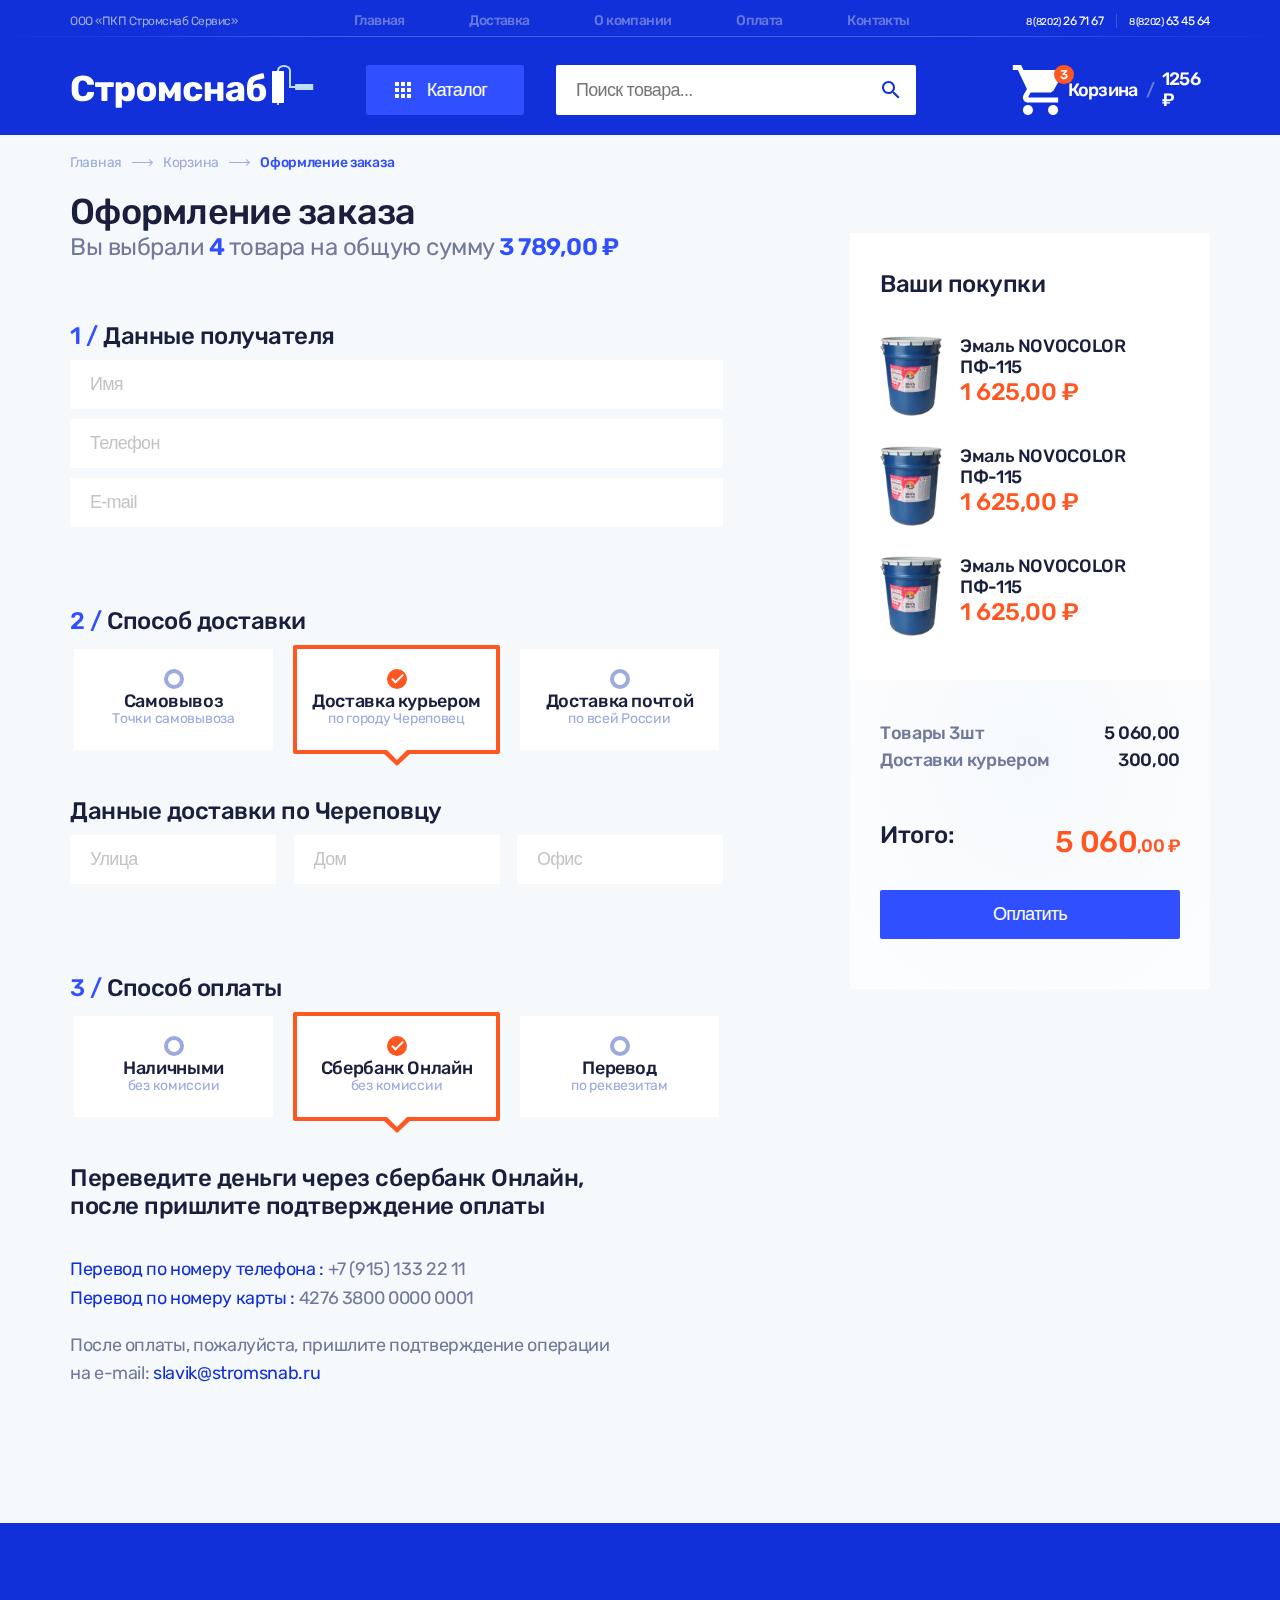
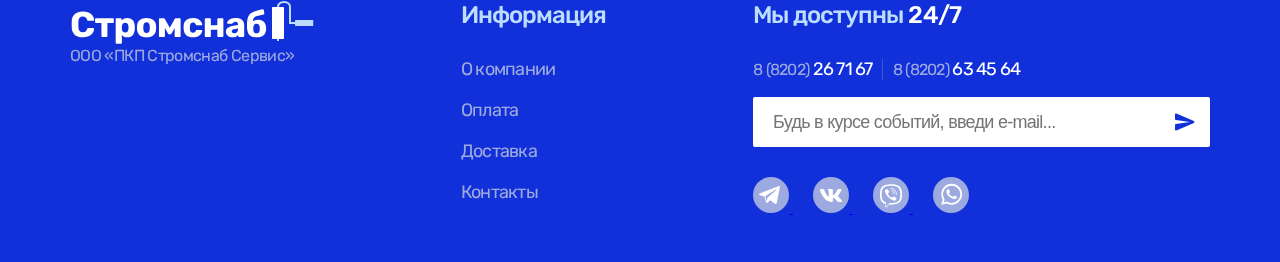
==== checkout.html @ 1f220f6b "add: checkout" ====
<!DOCTYPE html>
<html lang="ru">
<head>
    <meta charset="UTF-8">
    <meta name="viewport" content="width=device-width, initial-scale=1.0">
    <title>Оформление заказа</title>
    <link rel="stylesheet" href="style.css">
    <link href="https://fonts.googleapis.com/css2?family=Rubik:wght@300;400;500;600;700&display=swap" rel="stylesheet">
</head>

<body>
    <div class="wrapper-main">
        <div class="header">
            <div class="header-wrapper">
                <div class="header-top_wrapper">
                    <div class="container">
                        <div class="header-top">
                            <span class="header-top_name">
                                ООО «ПКП Стромснаб Сервис»
                            </span>
                            <div class="header-top_main">
                                <a href="home.html">Главная</a>
                                <a href="#">Доставка</a>
                                <a href="#">О компании</a>
                                <a href="#">Оплата</a>
                                <a href="#">Контакты</a>
                            </div>
                            <div class="header-top_phone">
                                <a href="" class="header-top_phone-number">
                                    <span>8 (8202)</span> 26 71 67
                                </a>
                                <a href="" class="header-top_phone-number">
                                    <span>8 (8202)</span> 63 45 64
                                </a>
                            </div>
                        </div>
                    </div>
                    <div class="header-hr"></div>
                </div>
                <div class="header-body_wrapper">
                    <div class="container">
                        <div class="header-body">
                            <a class="header-body_img"><img src="img/logo-top.svg" alt=""></a>
                            <button type="button" class="header-body_button">
                                <img src="img/catalog.svg" alt="">
                                Каталог
                            </button>
                            <form class="header-info_search">
                                <input type="text" name="q" placeholder="Поиск товара..." class="header-info_search-input">
                                <input type="submit" value="" class="header-info_search-button">
                            </form>
                            <a href="#" class="basket">
                                <div class="basket-img">
                                    <img src="img/basket.svg" alt="">
                                    <span>3</span>
                                </div>
                                <div class="basket-top">
                                    <span class="basket-text">
                                        Корзина
                                    </span>
                                    <span class="basket-line">
                                        /
                                    </span>
                                    <span class="basket-text">
                                        1256 ₽
                                    </span>
                                </div>
                            </a>
                        </div>
                    </div>
                </div>
            </div>
        </div>

        <div class="main">
            <div class="container">
                <div class="nav">
                    <a href="home.html">Главная</a>
                    <img src="img/strelka.svg" alt="">
                    <a href="basket.html">Корзина</a>
                    <img src="img/strelka.svg" alt="">
                    <a href="checkout.html" class="nav-active">Оформление заказа</a>
                </div>
                <div class="checkout-result_wrapper">
                    <span class="catalog-top_title" style="margin-bottom: 11px;">Оформление заказа</span>
                    <form action="#" class="checkout-body_form">
                        <div class="checkout-body">
                            <div class="checkout-body_top">
                                
                                <div>Вы выбрали<span> 4 </span>товара на общую сумму<span> 3 789,00 ₽</span></div>
                            </div>
                            <div class="checkout-data">
                                <div class="checkout-data_title">
                                    <span>1 / </span>Данные получателя
                                </div>
                                <input type="text" name="name" placeholder="Имя" required>
                                <input type="tel" name="phone" placeholder="Телефон" required>
                                <input type="email" name="email" placeholder="E-mail" required>
                            </div>
                            <div class="checkout-delivery">
                                <div class="checkout-data_title">
                                    <span>2 / </span>Способ доставки
                                </div>
                                <div class="checkout-delivery_way">
                                    <label class="delivery-card" style="max-width: 207px;">
                                        <input type="radio" name="delivery">
                                        <span class="delivery-card__info" style="position: relative; background: #fff; padding: 20px 0 24px;">
                                            <span class="delivery-card__info-check"></span>
                                            <span class="delivery-card__info-title">Самовывоз </span>
                                            <span class="checkout-delivery_way-text">Точки самовывоза</span>
                                        </span>
                                    </label>
                                    <label class="delivery-card" style="max-width: 207px;">
                                        <input type="radio" name="delivery" checked>
                                        <span class="delivery-card__info" style="position: relative; background: #fff; padding: 20px 0 24px;">
                                        <span class="delivery-card__info-check"></span>
                                            <span class="delivery-card__info-title">Доставка курьером</span>  
                                            <span class="checkout-delivery_way-text">по городу Череповец</span>
                                        </span>
                                    </label>
                                    <label class="delivery-card" style="max-width: 207px;">
                                        <input type="radio" name="delivery">
                                        <span class="delivery-card__info" style="position: relative; background: #fff; padding: 20px 0 24px;">
                                        <span class="delivery-card__info-check"></span>
                                            <span class="delivery-card__info-title">Доставка почтой</span>  
                                            <span class="checkout-delivery_way-text">по всей России</span>
                                        </span>
                                    </label>
                                </div>
                                <div class="checkout-data_title">
                                    Данные доставки по Череповцу
                                </div>
                                <div class="checkout-data_adress">
                                    <input type="text" name="street" placeholder="Улица" required>
                                    <input type="tel" name="house" placeholder="Дом" required>
                                    <input type="email" name="office" placeholder="Офис" required>
                                </div>
                                
                            </div>
                            <div class="checkout-payment">
                                <div class="checkout-data_title">
                                    <span>3 / </span>Способ оплаты
                                </div>
                                <div class="checkout-delivery_way">
                                    <label class="delivery-card" style="max-width: 207px;">
                                        <input type="radio" name="payment">
                                        <span class="delivery-card__info" style="position: relative; background: #fff; padding: 20px 0 24px;">
                                            <span class="delivery-card__info-check"></span>
                                            <span class="delivery-card__info-title">Наличными</span>
                                            <span class="checkout-delivery_way-text">без комиссии</span>
                                        </span>
                                    </label>
                                    <label class="delivery-card" style="max-width: 207px;">
                                        <input type="radio" name="payment" checked>
                                        <span class="delivery-card__info" style="position: relative; background: #fff; padding: 20px 0 24px;">
                                        <span class="delivery-card__info-check"></span>
                                            <span class="delivery-card__info-title">Сбербанк Онлайн</span>  
                                            <span class="checkout-delivery_way-text">без комиссии</span>
                                        </span>
                                    </label>
                                    <label class="delivery-card" style="max-width: 207px;">
                                        <input type="radio" name="payment">
                                        <span class="delivery-card__info" style="position: relative;    background: #fff; padding: 20px 0 24px;">
                                        <span class="delivery-card__info-check"></span>
                                            <span class="delivery-card__info-title">Перевод</span>  
                                            <span class="checkout-delivery_way-text">по реквезитам</span>
                                        </span>
                                    </label>
                                </div>
                                <div class="checkout-data_title" style="margin-bottom: 35px;">
                                    Переведите деньги через сбербанк Онлайн,<br>
                                    после пришлите подтверждение оплаты
                                </div>
                                <div class="checkout-payment_info">  
                                    <span>Перевод по номеру телефона :<span style="color: #72799C;"> +7 (915) 133 22 11 </span></span>
                                    <span style="margin-bottom: 18px;">Перевод по номеру карты :<span style="color: #72799C;"> 4276 3800 0000 0001</span></span>
                                    <span><span style="color: #72799C;">После оплаты, пожалуйста, пришлите подтверждение операции<br> на e-mail:</span> slavik@stromsnab.ru</span>
                                </div>
                            </div>
                        </div>
                        <div class="result-wrapper">
                            <div class="result-top">
                                <span>Ваши покупки</span>
                                <div class="result-top_cards">
                                    <div class="result-top_card">
                                        <img src="img/basket-product.png" alt="">
                                        <div class="result-top_card-title">
                                            Эмаль NOVOCOLOR ПФ-115
                                            <span>1 625<span></span>,00 ₽</span>
                                        </div>
                                    </div>
                                    <div class="result-top_card">
                                        <img src="img/basket-product.png" alt="">
                                        <div class="result-top_card-title">
                                            Эмаль NOVOCOLOR ПФ-115
                                            <span>1 625<span></span>,00 ₽</span>
                                        </div>
                                    </div>
                                    <div class="result-top_card">
                                        <img src="img/basket-product.png" alt="">
                                        <div class="result-top_card-title">
                                            Эмаль NOVOCOLOR ПФ-115
                                            <span>1 625<span></span>,00 ₽</span>
                                        </div>
                                    </div>
                                </div>
                            </div>
                            <div class="result-body">
                                <div class="result-body_lists">
                                    <div class="result-body_list">
                                        <span>Товары 3шт</span><span style="text-align: right; color: #191F3D;">5 060,00</span>
                                    </div>
                                    <div class="result-body_list">
                                        <span>Доставки курьером</span><span style="text-align: right; color: #191F3D;">300,00</span>
                                    </div>
                                </div>
                                <div class="result-body_total">
                                    <span>Итого:</span>
                                    <span class="result-body_total-price">5 060<span>,00 ₽</span></span>
                                </div>
                                <button type="button" class="basket-info_button">Оплатить</button>
                            </div>
                        </div>
                    </form>
                </div>
                
            </div>
        </div>

        <div class="footer">
            <div class="container">
                <div class="footer-wrapper">
                   <div class="footer-logo">
                        <img src="img/logo-top.svg" alt="">
                        ООО «ПКП Стромснаб Сервис»
                    </div>
                    <div class="footer-info">
                        Информация
                        <a href="#" class="footer-info_categories">О компании</a>
                        <a href="#" class="footer-info_categories">Оплата</a>
                        <a href="#" class="footer-info_categories">Доставка</a>
                        <a href="#" class="footer-info_categories">Контакты</a>
                    </div> 
                    <div class="footer-contacts">
                        <div class="footer-contacts_time">
                            Мы доступны <span> 24/7</span>
                        </div>
                        <div class="footer-contacts_phone">
                            <a href="" class="footer-contacts_phone-number">
                                <span>8 (8202)</span> 26 71 67
                            </a>
                            <a href="" class="footer-contacts_phone-number">
                                <span>8 (8202)</span> 63 45 64
                            </a>
                        </div>
                        <form class="footer-contacts_email">
                            <input type="text" name="q" placeholder="Будь в курсе событий, введи e-mail..." class="footer-contacts_email-input">
                            <input type="submit" value="" class="footer-contacts_email-button">
                        </form>
                        <div class="footer-contacts_social">
                            <a href="#">
                                <svg width="36" height="36" viewBox="0 0 36 36" fill="#9DAADF" xmlns="http://www.w3.org/2000/svg">
                                    <rect width="36" height="36" rx="18"/>
                                    <path fill-rule="evenodd" clip-rule="evenodd" d="M21.9413 26.8522C23.1994 27.3988 23.6712 26.2534 23.6712 26.2534L27 9.64532C26.9738 8.52596 25.4535 9.20278 25.4535 9.20278L6.81746 16.4656C6.81746 16.4656 5.92628 16.778 6.00491 17.3246C6.08355 17.8713 6.79125 18.1316 6.79125 18.1316L11.483 19.6935C11.483 19.6935 12.8984 24.3011 13.1868 25.1861C13.4489 26.0452 13.6848 26.0712 13.6848 26.0712C13.9469 26.1753 14.1828 25.9931 14.1828 25.9931L17.2233 23.2598L21.9413 26.8522ZM22.8142 12.5496C22.8142 12.5496 23.4694 12.1564 23.4432 12.5496C23.4432 12.5496 23.5481 12.602 23.2073 12.9689C22.8928 13.2835 15.4751 19.9411 14.479 20.8323C14.4004 20.8847 14.348 20.9633 14.348 21.0682L14.0597 23.532C14.0072 23.7941 13.6665 23.8203 13.5879 23.5844L12.3559 19.5479C12.3035 19.3907 12.3559 19.2072 12.5132 19.1023L22.8142 12.5496Z" fill="white"/>
                                </svg>
                            </a>
                            <a href="#">
                                <svg width="36" height="36" viewBox="0 0 36 36" fill="#9DAADF" xmlns="http://www.w3.org/2000/svg">
                                    <rect width="36" height="36" rx="18"/>
                                    <path fill-rule="evenodd" clip-rule="evenodd" d="M28.4952 12.8802C28.6482 12.3729 28.4952 12 27.7673 12H25.3605C24.7485 12 24.4666 12.3221 24.3136 12.6774C24.3136 12.6774 23.0895 15.6456 21.3556 17.5738C20.7946 18.1319 20.5397 18.3093 20.2337 18.3093C20.0807 18.3093 19.8593 18.1319 19.8593 17.6246V12.8802C19.8593 12.2713 19.6817 12 19.1716 12H15.3895C15.0071 12 14.7771 12.2826 14.7771 12.5504C14.7771 13.1278 15.6439 13.2608 15.7333 14.8845V18.4111C15.7333 19.1842 15.593 19.3245 15.287 19.3245C14.4711 19.3245 12.4865 16.3427 11.3092 12.931C11.0785 12.2679 10.8471 12 10.232 12H7.82519C7.13753 12 7 12.3221 7 12.6774C7 13.3116 7.81608 16.4576 10.7993 20.6183C12.7884 23.4595 15.5903 25 18.1401 25C19.6701 25 19.8593 24.6579 19.8593 24.0686V21.9211C19.8593 21.2368 20.0042 21.1003 20.4885 21.1003C20.8457 21.1003 21.4575 21.2779 22.8856 22.6479C24.5175 24.2713 24.7863 25 25.7044 25H28.1112C28.7988 25 29.1427 24.6579 28.9443 23.9827C28.7273 23.3098 27.9482 22.3338 26.9143 21.1765C26.3533 20.5167 25.5118 19.8063 25.257 19.4512C24.9 18.9945 25.0019 18.7916 25.257 18.3859C25.257 18.3859 28.1892 14.2759 28.4952 12.8804V12.8802Z" fill="white"/>
                                </svg>
                            </a>
                            <a href="#">
                                <svg width="36" height="36" viewBox="0 0 36 36" fill="#9DAADF" xmlns="http://www.w3.org/2000/svg">
                                    <rect width="36" height="36" rx="18"/>
                                    <path d="M26.517 9.46508C25.9417 8.9362 23.6128 7.24285 18.4214 7.21965C18.4214 7.21965 12.3021 6.8485 9.31902 9.5857C7.65814 11.2466 7.07358 13.6729 7.01327 16.6885C6.95296 19.6994 6.87409 25.3455 12.316 26.8765H12.3207L12.316 29.21C12.316 29.21 12.2835 30.1565 12.9052 30.3467C13.6568 30.5786 14.1022 29.8595 14.8213 29.0848C15.2156 28.658 15.7584 28.0363 16.1713 27.5584C19.892 27.8693 22.7545 27.1548 23.0792 27.0481C23.8308 26.8022 28.0851 26.2594 28.7763 20.6134C29.4908 14.8049 28.4284 11.126 26.517 9.46508ZM27.1479 20.2051C26.5634 24.9187 23.1164 25.2156 22.4808 25.4197C22.2117 25.5079 19.6972 26.1342 16.5332 25.9254C16.5332 25.9254 14.1764 28.7693 13.4434 29.507C13.3274 29.6229 13.1929 29.6693 13.1047 29.6461C12.9794 29.6137 12.9423 29.4652 12.947 29.2472C12.947 28.9317 12.9655 25.364 12.9655 25.364C12.9609 25.364 12.9609 25.364 12.9655 25.364C8.35868 24.0882 8.62776 19.2819 8.67879 16.7674C8.72982 14.2529 9.20303 12.1884 10.6087 10.8012C13.1279 8.51866 18.3286 8.85733 18.3286 8.85733C22.7174 8.87589 24.819 10.1981 25.3061 10.6388C26.9252 12.0306 27.751 15.3477 27.1479 20.2051Z" fill="white"/>
                                    <path d="M20.5601 16.8556C20.407 16.8556 20.2771 16.7349 20.2678 16.5772C20.2168 15.5797 19.7482 15.0926 18.7925 15.0416C18.6301 15.0323 18.5049 14.8931 18.5142 14.7307C18.5234 14.5684 18.6626 14.4431 18.825 14.4524C20.0869 14.522 20.7921 15.2457 20.857 16.5447C20.8663 16.7071 20.741 16.8463 20.5787 16.8509C20.5694 16.8556 20.5647 16.8556 20.5601 16.8556Z" fill="white"/>
                                    <path d="M22.0632 17.3566H22.0586C21.8962 17.3519 21.7663 17.2174 21.7709 17.055C21.7941 16.0529 21.5065 15.241 20.8941 14.573C20.2863 13.9049 19.4466 13.5431 18.3378 13.4642C18.1755 13.4503 18.0548 13.3111 18.0688 13.1487C18.0827 12.9863 18.2218 12.8657 18.3842 12.8796C19.6368 12.9724 20.625 13.4085 21.3302 14.1786C22.04 14.9534 22.3833 15.923 22.3601 17.0689C22.3555 17.2313 22.2209 17.3566 22.0632 17.3566Z" fill="white"/>
                                    <path d="M23.6035 17.9597C23.4411 17.9597 23.3112 17.8298 23.3112 17.6674C23.2973 15.872 22.7823 14.5034 21.7338 13.4781C20.6992 12.4667 19.3863 11.9517 17.8414 11.9378C17.679 11.9378 17.5491 11.8033 17.5491 11.6409C17.5491 11.4785 17.6837 11.3486 17.8414 11.3486C19.544 11.3626 20.9915 11.9332 22.1374 13.0559C23.288 14.1786 23.8772 15.7282 23.8957 17.6581C23.9004 17.8251 23.7705 17.9597 23.6035 17.9597C23.6081 17.9597 23.6081 17.9597 23.6035 17.9597Z" fill="white"/>
                                    <path d="M18.8621 20.488C18.8621 20.488 19.275 20.5251 19.4977 20.2514L19.9291 19.7086C20.1379 19.4395 20.6436 19.2679 21.1353 19.5416C21.4091 19.6947 21.9055 20.0009 22.2117 20.2282C22.5411 20.4694 23.2091 21.0262 23.2138 21.0308C23.5339 21.2999 23.6081 21.6942 23.39 22.1164C23.39 22.1164 23.39 22.121 23.39 22.1257C23.1674 22.52 22.8658 22.8912 22.49 23.2345C22.4854 23.2345 22.4854 23.2391 22.4807 23.2391C22.1699 23.4989 21.8637 23.6474 21.5668 23.6799C21.5297 23.6891 21.4879 23.6891 21.4323 23.6891C21.3024 23.6891 21.1725 23.6706 21.0426 23.6288L21.0333 23.6149C20.5693 23.485 19.7992 23.1602 18.5188 22.4504C17.6837 21.9911 16.9924 21.5226 16.4032 21.054C16.0924 20.8081 15.7769 20.5344 15.4522 20.2096C15.4429 20.2004 15.429 20.1864 15.4197 20.1772C15.4104 20.1679 15.3965 20.154 15.3872 20.1447C15.3779 20.1354 15.364 20.1215 15.3547 20.1122C15.3455 20.1029 15.3315 20.089 15.3223 20.0797C15.0022 19.755 14.7238 19.4395 14.4779 19.1287C14.0093 18.5441 13.5408 17.8482 13.0815 17.0131C12.3717 15.7281 12.0469 14.9579 11.917 14.4986L11.9031 14.4894C11.8613 14.3595 11.8428 14.2296 11.8428 14.0997C11.8428 14.044 11.8428 14.0022 11.8521 13.9651C11.8892 13.6636 12.0376 13.362 12.2928 13.0512C12.2928 13.0465 12.2974 13.0465 12.2974 13.0419C12.6407 12.6615 13.0119 12.3645 13.4062 12.1419C13.4062 12.1419 13.4109 12.1419 13.4155 12.1419C13.833 11.9238 14.2274 11.998 14.5011 12.3182C14.5011 12.3182 15.0625 12.9909 15.3037 13.3202C15.531 13.6311 15.8372 14.1228 15.9903 14.3966C16.264 14.8883 16.0924 15.394 15.8233 15.6028L15.2805 16.0343C15.0068 16.2569 15.0439 16.6698 15.0439 16.6698C15.0439 16.6698 15.8465 19.7225 18.8621 20.488Z" fill="white"/>
                                </svg>
                            </a>
                            <a href="#">
                                <svg width="36" height="36" viewBox="0 0 36 36" fill="#9DAADF" xmlns="http://www.w3.org/2000/svg">
                                    <rect width="36" height="36" rx="18"/>
                                    <path d="M26.063 9.90862C24.1333 7.92213 21.4657 6.84375 18.7414 6.84375C12.9522 6.84375 8.29815 11.5546 8.35491 17.287C8.35491 19.1032 8.86572 20.8627 9.71707 22.4519L8.24139 27.8438L13.7468 26.4248C15.2792 27.2762 16.9819 27.6735 18.6846 27.6735C24.4171 27.6735 29.0711 22.9627 29.0711 17.2302C29.0711 14.4492 27.9927 11.8383 26.063 9.90862ZM18.7414 25.914C17.209 25.914 15.6765 25.5167 14.3711 24.7221L14.0306 24.5519L10.7387 25.4032L11.59 22.1681L11.363 21.8275C8.86572 17.7978 10.0576 12.4627 14.1441 9.96537C18.2306 7.46807 23.509 8.65997 26.0063 12.7465C28.5036 16.8329 27.3117 22.1113 23.2252 24.6086C21.9198 25.46 20.3306 25.914 18.7414 25.914ZM23.736 19.614L23.1117 19.3302C23.1117 19.3302 22.2036 18.9329 21.636 18.6492C21.5792 18.6492 21.5225 18.5924 21.4657 18.5924C21.2954 18.5924 21.1819 18.6492 21.0684 18.7059C21.0684 18.7059 21.0117 18.7627 20.2171 19.6708C20.1603 19.7843 20.0468 19.841 19.9333 19.841H19.8765C19.8198 19.841 19.7063 19.7843 19.6495 19.7275L19.3657 19.614C18.7414 19.3302 18.1738 18.9897 17.7198 18.5356C17.6063 18.4221 17.436 18.3086 17.3225 18.1951C16.9252 17.7978 16.5279 17.3438 16.2441 16.8329L16.1873 16.7194C16.1306 16.6627 16.1306 16.6059 16.0738 16.4924C16.0738 16.3789 16.0738 16.2654 16.1306 16.2086C16.1306 16.2086 16.3576 15.9248 16.5279 15.7546C16.6414 15.641 16.6982 15.4708 16.8117 15.3573C16.9252 15.187 16.9819 14.96 16.9252 14.7897C16.8684 14.5059 16.1873 12.9735 16.0171 12.6329C15.9036 12.4627 15.79 12.4059 15.6198 12.3492H15.4495C15.336 12.3492 15.1657 12.3492 14.9954 12.3492C14.8819 12.3492 14.7684 12.4059 14.6549 12.4059L14.5982 12.4627C14.4846 12.5194 14.3711 12.6329 14.2576 12.6897C14.1441 12.8032 14.0873 12.9167 13.9738 13.0302C13.5765 13.541 13.3495 14.1654 13.3495 14.7897C13.3495 15.2438 13.463 15.6978 13.6333 16.0951L13.69 16.2654C14.2009 17.3438 14.8819 18.3086 15.79 19.16L16.0171 19.387C16.1873 19.5573 16.3576 19.6708 16.4711 19.841C17.663 20.8627 19.0252 21.6005 20.5576 21.9978C20.7279 22.0546 20.9549 22.0546 21.1252 22.1113C21.2954 22.1113 21.5225 22.1113 21.6927 22.1113C21.9765 22.1113 22.3171 21.9978 22.5441 21.8843C22.7144 21.7708 22.8279 21.7708 22.9414 21.6573L23.0549 21.5437C23.1684 21.4302 23.2819 21.3735 23.3954 21.26C23.509 21.1465 23.6225 21.0329 23.6792 20.9194C23.7927 20.6924 23.8495 20.4086 23.9063 20.1248C23.9063 20.0113 23.9063 19.841 23.9063 19.7275C23.9063 19.7275 23.8495 19.6708 23.736 19.614Z" fill="white"/>
                                </svg>
                            </a>
                        </div>
                    </div>
                </div>
            </div>
        </div>
    </div>

</body>
</html>
---- style.css ----
html, * {
    box-sizing: border-box;
    margin: 0;
    padding: 0;
    border: 0;
    outline: none !important;
    backface-visibility: hidden;
}

body {
    font-family: 'Rubik', sans-serif;
    background: #F6F9FC;
}

.wrapper-main {
    position: relative;
    display: flex;
    -webkit-box-orient: vertical;
    -webkit-box-direction: normal;
    flex-direction: column;
}

.container {
    max-width: 1170px;
    width: 100%;
    margin: 0 auto;
    padding: 0 15px;
}

.header {
    background: #1230DA;
    position: relative;
}

.header-wrapper {
    display: flex;
    flex-direction: column;
}

.header-top {
    display: flex;
    justify-content: space-between;
    margin: 12px 0 7px;
    align-items: center;
}

.header-top_name {
    font-style: normal;
    font-weight: normal;
    font-size: 12px;
    line-height: 14px;
    letter-spacing: -0.04em;
    color: #9DAADF;
}

.header-top_main {
    display: flex;
    width: 556px;
    justify-content: space-between;
}


.header-top_main a {
    font-style: normal;
    font-weight: 500;
    font-size: 14px;
    line-height: 17px;
    letter-spacing: -0.04em;
    color: #6579DD;
    text-decoration: none;
}

.header-top_main a.active {
    color: #FFFFFF;
}

.header-top_main a:hover {
    color: #FFFFFF;
}

.header-top_phone {
    display: flex;
}

.header-top_phone-number:first-child {
    padding-right: 12px;
    border-right: 1px solid #395BC4;
}

.header-top_phone-number:last-child {
    padding-left: 12px;
}

.header-top_phone-number {
    font-style: normal;
    font-weight: normal;
    font-size: 12px;
    line-height: 14px;
    letter-spacing: -0.04em;
    color: #FFFFFF;
    text-decoration: none;
}

.header-top_phone-number > span {
    font-style: normal;
    font-weight: normal;
    font-size: 10px;
    line-height: 12px;
    letter-spacing: -0.04em;
    color: #FFFFFF;
    text-decoration: none;
}

.header-hr {
    background: linear-gradient(90deg, rgba(188, 221, 255, 0) 0%, #BCDDFF 28.92%, #BCDDFF 71.1%, rgba(188, 221, 255, 0) 100%);
    opacity: 0.3;
    height: 1px;
}

.header-body {
    display: flex;
    margin: 28px 0 20px;
    justify-content: space-between;
}

.header.header-home::after {
    background: #1230DA;
    height: 85px;
    content: "";
    display: block;
    position: absolute;
    width: 100%;
}

.header-body_img {
    margin-right: 49.78px;
}

.header-body_button {
    padding: 14px 37px 14px 29px;
    font-style: normal;
    font-weight: 500;
    font-size: 18px;
    line-height: 21px;
    letter-spacing: -0.04em;
    color: #FFFFFF;
    display: flex;
    align-items: center;
    background: #304FFE;
    border-radius: 2px;
    margin-right: 30px;
}

.header-body_button:hover {
    cursor: pointer;
}

.header-body_button img {
    margin-right: 16px;
}

.header-info_search {
    height: 50px;
    display: flex;
    position: relative;
    margin-right: 94px;
    overflow: hidden;
    border-radius: 2px;
}

.header-info_search-input {
    font-style: normal;
    font-weight: 500;
    font-size: 18px;
    line-height: 21px;
    letter-spacing: -0.04em;
    color: #C4C4C4;
    padding: 14px 50px 14px 20px;
    width: 360px;
}

.header-info_search-button {
    border: none;
    background: url(img/search.svg) no-repeat;
    background-position: center;
    width: 50px;
    height: 50px;
    position: absolute;
    right: 0;
}

.basket {
    text-decoration: none;
    display: flex;
    min-width: 198px;
    justify-content: space-between;
}

.basket-img {
    display: flex;
    position: relative;
    margin-right: 4px;
}

.basket-img span {
    position: absolute;
    right: -10px;
    font-style: normal;
    font-weight: 500;
    font-size: 13px;
    line-height: 15px;
    letter-spacing: -0.04em;
    color: #FFFFFF;
    background: #FF5722;
    border-radius: 50px;
    padding: 2px 6px 2px;
    display: flex;
    align-items: center;
    justify-content: center;
}

.basket-top {
    display: flex;
    align-items: center;
}

.basket-text {
    font-style: normal;
    font-weight: 500;
    font-size: 18px;
    line-height: 21px;
    letter-spacing: -0.04em;
    color: #FFFFFF;
    display: flex;
}

.basket-line {
    font-style: normal;
    font-weight: 500;
    font-size: 18px;
    line-height: 21px;
    letter-spacing: -0.04em;
    color: #6579DD;
    margin: 0 8px;
}

.slider {
    position: relative;
    margin-bottom: 106px;
}

.button-scroll {
    display: block;
    padding: 10px;
    background: #F6F9FC;
    position: absolute;
    left: 98px;
    bottom: -40px;
    z-index: 1;
    border-radius: 50%;
}

.catalog-wrapper {
    margin-bottom: 50px;
}

.catalog-top {
    display: flex;
    justify-content: space-between;
    margin-bottom: 30px;
}

.catalog-h1 {
    font-style: normal;
    font-weight: 500;
    font-size: 30px;
    line-height: 36px;
    letter-spacing: -0.02em;
    color: #191F3D;
}

.catalog-top_actions a {
    font-style: normal;
    font-weight: 500;
    font-size: 14px;
    line-height: 17px;
    letter-spacing: -0.02em;
    color: #9DAADF;
    text-decoration: none;
    display: flex;
    align-items: center;
    padding: 12px 18px;
    border: 1px solid #9DAADF;
    border-radius: 2px;
}

.catalog-top_actions a .arrow-right {
    margin-left: 6px;
}

.catalog-cards {
    display: flex;
    flex-wrap: wrap;
    margin: -15px;
    justify-content: center;
}

.catalog-cards_item {
    display: flex;
    flex-direction: column;
    width: 22.4%;
    margin: 15px;
    background: radial-gradient(92.4% 52.48% at 50% 47.52%, #F6F9FC 0%, rgba(255, 255, 255, 0) 100%), #FFFFFF;
    border-radius: 2px;
}

.catalog-cards_item:hover {
    filter: drop-shadow(0px 10px 30px rgba(0, 0, 0, 0.1));
}

.catalog-cards_item-img {    
    width: 100%;
    height: 100%;
    display: flex;
    justify-content: center;
    align-items: center;
    padding: 29px 0;
    background: #FFFFFF;
    margin-bottom: 20px;
}

.catalog-cards_item-img img {
    max-width: 145px;
    max-height: 156px;
    object-fit: contain;
}

.catalog-cards_item-top {
    font-style: normal;
    font-weight: 500;
    font-size: 18px;
    line-height: 21px;
    letter-spacing: -0.02em;
    color: #FF5722;
    margin-bottom: 30px;
}

.catalog-cards_item-price {
    font-size: 30px;
    line-height: 36px;
}

.catalog-cards_item-weight {
    font-style: normal;
    font-weight: 500;
    font-size: 18px;
    line-height: 21px;
    letter-spacing: -0.02em;
    color: #9DAADF;
}

.catalog-cards_item-title {
    font-style: normal;
    font-weight: 500;
    font-size: 18px;
    line-height: 21px;
    letter-spacing: -0.02em;
    color: #191F3D;
    text-decoration: none;
    margin-bottom: 50px;
    display: block;
}

.catalog-cards_item-buy {
    padding: 14px 0;
    font-style: normal;
    font-weight: 500;
    font-size: 18px;
    line-height: 21px;
    letter-spacing: -0.04em;
    color: #FFFFFF;
    background: #304FFE;
    border-radius: 2px;
    margin-bottom: 34px;
    width: 100%;
    text-align: center;
}

.catalog-cards_item-buy:hover {
    background: #FF5722;
    cursor: pointer;
}

.catalog-cards_item-contant {
    padding: 0 21px;
}

.catalog-show_more {
    font-style: normal;
    font-weight: 500;
    font-size: 24px;
    line-height: 28px;
    letter-spacing: -0.02em;
    color: #FF5722;
    background: none;
    display: flex;
    margin: 0 auto;
    align-items: center;
    margin-bottom: 21px;
    cursor: pointer;
}

.catalog-show_more svg {
    margin: 0 10px;
}

.advantages-wrapper {
    background: #FFFFFF;
}

.advantages {
    padding: 100px 0 80px; 
}

.advantages > span {
    font-style: normal;
    font-weight: 500;
    font-size: 30px;
    line-height: 36px;
    letter-spacing: -0.02em;
    color: #191F3D;
    margin-bottom: 60px;
    display: block;
}

.advantages-cards {
    display: flex;
    flex-wrap: wrap;
    justify-content: space-between;
}

.advantages-cards_item {
    display: flex;
    flex-direction: column;
    width: 13%;
    font-style: normal;
    font-weight: normal;
    font-size: 14px;
    line-height: 20px;
    letter-spacing: -0.02em;
    color: #191F3D;
}

.advantages-cards_item div {
    padding: 23px 13px;
    background: #F6F9FC;
    border-radius: 82px;
    width: 100px;
    height: 100px;
    margin-bottom: 30px;
}

.advantages-cards_item-title {
    font-style: normal;
    font-weight: 500;
    font-size: 24px;
    line-height: 28px;
    letter-spacing: -0.02em;
    color: #304FFE;
    margin-bottom: 14px;
}

.footer {
    background: #1230DA;
}

.footer-wrapper {
    padding: 78px 0 45px;
    display: flex;
    justify-content: space-between;

}

.footer-logo {
    display: flex;
    flex-direction: column;
    font-style: normal;
    font-weight: normal;
    font-size: 16px;
    line-height: 19px;
    letter-spacing: -0.04em;
    color: #9DAADF;
}

.footer-info {
    display: flex;
    flex-direction: column;
    font-style: normal;
    font-weight: 500;
    font-size: 24px;
    line-height: 28px;
    letter-spacing: -0.04em;
    color: #BCDDFF;
}

.footer-info a {
    font-style: normal;
    font-weight: normal;
    font-size: 18px;
    line-height: 21px;
    letter-spacing: -0.04em;
    color: #9DAADF;
    text-decoration: none;
    margin-top: 20px;
}

.footer-info a:first-child {
    margin-top: 30px;
}

.footer-info a:hover {
    font-weight: 500;
    color: #FFFFFF;
}

.footer-contacts_time {
    font-style: normal;
    font-weight: 500;
    font-size: 24px;
    line-height: 28px;
    letter-spacing: -0.04em;
    color: #BCDDFF;
    margin-bottom: 30px;
}

.footer-contacts_time > span {
    color: #FFFFFF  ;
}

.footer-contacts_phone {
    display: flex;
    margin-bottom: 17px;
}

.footer-contacts_phone-number {
    font-style: normal;
    font-weight: normal;
    font-size: 18px;
    line-height: 21px;
    letter-spacing: -0.04em;
    color: #FFFFFF;
    text-decoration: none;
}

.footer-contacts_phone-number:first-child {
    border-right: 1px solid #395BC4;
    padding-right: 9px;
}

.footer-contacts_phone-number:last-child {
    padding-left: 10px;
}

.footer-contacts_phone-number > span {
    font-size: 16px;
    line-height: 19px;
    color: #9DAADF;
}

.footer-contacts_email {
    height: 50px;
    display: flex;
    position: relative;
    overflow: hidden;
    border-radius: 2px;
    margin-bottom: 30px;
}

.footer-contacts_email-input {
    font-style: normal;
    font-weight: 500;
    font-size: 18px;
    line-height: 21px;
    letter-spacing: -0.04em;
    color: #C4C4C4;
    padding: 14px 50px 14px 20px;
    width: 457px;
}

.footer-contacts_email-button {
    border: none;
    background: url(img/send.svg) no-repeat;
    background-position: center;
    width: 50px;
    height: 50px;
    position: absolute;
    right: 0;
}

.footer-contacts_social a  {
    margin-right: 20px;
    width: 36px;
    height: 36px;
}

.footer-contacts_social a svg:hover {
    fill: #FF5722;
}

.nav {
    padding: 19px 0;
    display: flex;
    align-items: center;
}

.nav a{
    font-style: normal;
    font-weight: normal;
    font-size: 14px;
    line-height: 17px;
    letter-spacing: -0.02em;
    color: #9DAADF;
    text-decoration: none;
    margin-left: 10px;
    margin-right: 10px;
}

.nav a:first-child {
    margin-left: 0;
}

.nav a:last-child {
    margin-right: 0;
}

a.nav-active {
    font-style: normal;
    font-weight: 500;
    font-size: 14px;
    line-height: 17px;
    letter-spacing: -0.02em;
    color: #304FFE;
}

.product-wrapper {
    background: #FFFFFF;
}

.product {
    padding: 60px 0 120px;
    display: flex;
    justify-content: space-between;
}

.product-img{
    margin-right: 15px;
}

.product-img img {
    height: 430px;
}

.product-img_title {
    font-style: normal;
    font-weight: 500;
    font-size: 36px;
    line-height: 43px;
    letter-spacing: -0.02em;
    color: #191F3D;
    display: flex;
    flex-direction: column;
    margin-bottom: 81px;
}

.product-img_title span {
    font-weight: normal;
    font-size: 24px;
    line-height: 28px;
    letter-spacing: -0.02em;
    color: #9DAADF;
}

.product-description {
    display: flex;
    flex-direction: column;
    margin-left: 15px;
}

.product-description_top {
    display: flex;
    margin-bottom: 60px;
    justify-content: space-between;
}

.product-description_top-price_big {
    font-size: 48px;
    line-height: 57px;
}

.product-description_top-price{
    font-style: normal;
    font-weight: 500;
    font-size: 30px;
    line-height: 36px;    
    letter-spacing: -0.02em;
    color: #FF5722;
    margin-right: 70px;
}

.product-description_top-price_weight {
    color: #9DAADF;
}

.product-description_weight {
    margin-bottom: 40px;
}

.product-description_weight-form {
    display: flex;
    flex-wrap: wrap;
    margin: -10px;
}

.product-description_weight-form_radio > input {
    display: none;
}

.product-description_weight-form_radio > input:checked ~ span {
    background: #9DAADF;
    color: #FFFFFF;
}

.product-description_weight-form_radio {
    margin: 10px;
    line-height: 0;
}


.product-description_weight > span {
    font-style: normal;
    font-weight: 500;
    font-size: 24px;
    line-height: 28px;
    letter-spacing: -0.02em;
    color: #191F3D;
    margin-bottom: 15px;
    display: block;
}

.product-description_weight-form_radio > span {
    font-style: normal;
    font-weight: normal;
    font-size: 24px;
    line-height: 28px;
    letter-spacing: -0.02em;
    color: #9DAADF;
    padding: 6px 22px;
    border-radius: 2px;
    border: 1px solid #9DAADF;
    display: block;
}

.product-description_weight-form_radio > span:hover {
    color: #FFFFFF;
    background: #FF5722;
    border: 1px solid #FF5722;
    cursor: pointer;
}

.product-description_wrapper {
    margin-bottom: 20px;
    display: flex;
    justify-content: space-between;
}

.product-description_color > span {
    font-style: normal;
    font-weight: 500;
    font-size: 24px;
    line-height: 28px;
    letter-spacing: -0.02em;
    color: #191F3D;
    margin-bottom: 20px;
    display: block;
}

.product-description_color {
    margin-bottom: 40px;
}

.product-description_color-form {
    display: flex;
    flex-wrap: wrap;
    max-width: 300px;
    margin: -10px;
}

.product-description_color-form_radio {
    margin: 10px;
    display: inline-block;
    line-height: 0;
}


.product-description_color-form_radio > input {
    display: none;
}

.product-description_color-form_radio > span {
    width: 40px;
    height: 40px;
    display: inline-block;
    border-radius: 2px;
    border: 1px solid transparent;  
}

.product-description_color-form_radio > span:hover {
    border: 4px solid #FF5722 !important;
    box-shadow: 0px 4px 10px rgba(0, 0, 0, 0.3);
    cursor: pointer;
}

.product-description_color-form_radio > input:checked ~ span {
    background-image: url(img/check-mark.svg) !important;
    background-repeat: no-repeat !important;
    z-index: 1;
    background-position: center !important;
}

.product-description_info {
    margin-bottom: 45px;
}

.product-description_info > span {
    font-style: normal;
    font-weight: 500;
    font-size: 24px;
    line-height: 28px;
    letter-spacing: -0.02em;
    color: #191F3D;
    margin-bottom: 20px;
    display: block;
}

.product-description_info-text {
    font-style: normal;
    font-weight: normal;
    font-size: 18px;
    line-height: 26px;
    letter-spacing: -0.02em;
    color: #72799C;
    margin-bottom: 10px;
    height: 160px;
    overflow: hidden;
}

.product-description_info-button {
    font-style: normal;
    font-weight: 500;
    font-size: 18px;
    line-height: 21px;
    letter-spacing: -0.02em;
    color: #304FFE;
    background: none;
    display: flex;
    align-items: center;
}

.product-description_info-button:hover {
    cursor: pointer;
}

.product-description_info-button svg {
    margin-left: 10px;
}

.product-description_info-text.active {
    height: inherit;
}

.product-description_quantity > span {
    font-style: normal;
    font-weight: 500;
    font-size: 24px;
    line-height: 28px;
    letter-spacing: -0.02em;
    color: #191F3D;
    margin-bottom: 20px;
    display: block;
}

.product-description_quantity-form {
    display: flex;
}

.product-description_quantity-form > button {
    height: 40px;
    width: 40px;
    border: 1px solid #9DAADF;
    border-radius: 2px 0 0 2px;
    background: none;
    display: flex;
    align-items: center;
    justify-content: center;
}

.product-description_quantity-form > input {
    font-style: normal;
    font-weight: normal;
    font-size: 24px;
    line-height: 28px;
    letter-spacing: -0.02em;
    color: #9DAADF;
    max-width: 115px;
    text-align: center;
    border-top: 1px solid #9DAADF;
    border-bottom: 1px solid #9DAADF;
}

.product-description_quantity-form > button:last-child {
    border-radius: 0 2px 2px 0;
}

.product-description_quantity-form > button:hover {
    background: #FF5722;
    border: 1px solid #FF5722;
    cursor: pointer;
}

.product-description_quantity-form > button:hover svg {
    fill: #FFFFFF;
}

.product-description_button {
    font-style: normal;
    font-weight: 500;
    font-size: 24px;
    line-height: 28px;
    text-align: center;
    letter-spacing: -0.04em;
    color: #FFFFFF;
    background: #304FFE;
    border-radius: 2px;
    padding: 20px 0;
}

.product-description_button:hover {
    cursor: pointer;
    background: #FF5722;
}

.catalog-wrapper_popular {
    margin: 133px 0 109px;
}

.catalog-top {
    margin-bottom: 31px;
}

.catalog-top_title {
    font-style: normal;
    font-weight: 500;
    font-size: 36px;
    line-height: 43px;
    letter-spacing: -0.02em;
    color: #191F3D;
}

.catalog-top_title-big {
    color: #FF5722;
}

.catalog-top_title-small {
    font-size: 30px;
    line-height: 36px;
    color: #9DAADF;
}

.catalog-top_filter > button {
    padding: 12px 18px;
    background: none;
    border: 1px solid #9DAADF;
    border-radius: 2px;
    font-style: normal;
    font-weight: 500;
    font-size: 14px;
    line-height: 17px;
    letter-spacing: -0.02em;
    color: #9DAADF;
    margin-right: 28px;
    cursor: pointer;
}

.catalog-top_filter > button:last-child {
    margin-right: 0;
}

.catalog-cards-wrapper {
    display: flex;
    flex-wrap: wrap;
    margin: -15px;
    justify-content: center;
    margin-bottom: 50px;
}

.catalog-show_more-wrapper {
    font-style: normal;
    font-weight: 500;
    font-size: 24px;
    line-height: 28px;
    letter-spacing: -0.02em;
    color: #FF5722;
    background: none;
    display: flex;
    margin: 0 auto;
    align-items: center;
    margin-bottom: 81px;
    cursor: pointer;
}

.catalog-show_more-wrapper svg {
    margin: 0 10px;
}

.basket-wrapper {
    display: flex;
    justify-content: space-between;
    margin-bottom: 91px;
    align-items: flex-start;
}

.basket-catalog_card {
    display: flex;
    background: radial-gradient(60.67% 1920.2% at 4.01% -5.75%, #F6F9FC 0%, rgba(255, 255, 255, 0) 100%), #FFFFFF;
    border-radius: 2px;
    max-width: 734px;
    margin-bottom: 30px;
}

.basket-catalog_card:last-child {
    margin-bottom: 0;
}

.basket-catalog_card > img {
    width: 160px;
    height: 160px;
    padding: 25px 37px;
    background: #FFFFFF;
    margin-right: 35px;
}

.basket-catalog_card-info {
    display: flex;
    flex-direction: column;
    font-style: normal;
    font-weight: normal;
    font-size: 14px;
    line-height: 17px;
    letter-spacing: -0.02em;
    color: #9DAADF;
    margin-right: 112px;
}

.basket-catalog_card-info_parameters {
    display: flex;
    margin-top: 30px;
}

.basket-catalog_card-info_parameters-weight {
    padding: 4px 14px;
    background: #9DAADF;
    border-radius: 2px;
    font-style: normal;
    font-weight: normal;
    font-size: 18px;
    line-height: 21px;
    letter-spacing: -0.02em;
    color: #FFFFFF;
    max-height: 30px;
    margin-right: 10px;
}

.basket-catalog_card-info_parameters-color {
    background: #C8CCDE;
    border: 1px solid #C8CCDE;
    border-radius: 2px;
    width: 30px;
    height: 30px;
    margin-right: 10px;
}

.basket-catalog_card-info_title {
    font-style: normal;
    font-weight: 500;
    font-size: 18px;
    line-height: 21px;
    letter-spacing: -0.02em;
    color: #191F3D;
    margin-top: 40px;
}

.basket-catalog_card-info_parameters-form {
    display: flex;
}

.basket-catalog_card-info_parameters-form > button {
    height: 30px;
    width: 30px;
    border: 1px solid #9DAADF;
    border-radius: 2px 0 0 2px;
    background: none;
    display: flex;
    align-items: center;
    justify-content: center;
}

.basket-catalog_card-info_parameters-form > input {
    font-style: normal;
    font-weight: normal;
    font-size: 18px;
    line-height: 21px;
    letter-spacing: -0.02em;
    color: #9DAADF;
    max-width: 37px;
    text-align: center;
    border-top: 1px solid #9DAADF;
    border-bottom: 1px solid #9DAADF;
    background: none;
}

.basket-catalog_card-info_parameters-form > button:last-child {
    border-radius: 0 2px 2px 0;
}

.basket-catalog_card-info_parameters-form > button:hover {
    background: #FF5722;
    border: 1px solid #FF5722;
    cursor: pointer;
}

.basket-catalog_card-info_parameters-form > button:hover svg {
    fill: #FFFFFF;
}

.basket-catalog_card-price {
    display: flex;
    flex-direction: column;
}

.basket-catalog_card-delete {
    width: 20px;
    height: 20px;    
    background: none;
    border-radius: 50%;
}

.basket-catalog_card-delete:hover {
    cursor: pointer;
}

.basket-catalog_card-price_top {
    font-style: normal;
    font-weight: 500;
    font-size: 30px;
    line-height: 36px;
    letter-spacing: -0.02em;
    color: #FF5722;
    margin-top: 34px;
    margin-bottom: 37px;
}

.basket-catalog_card-price_top > span {
    font-size: 18px;
    line-height: 21px;
}

.basket-catalog_card-delete {
    margin: 10px 10px 0 0;
}

.basket-info {
    width: 360px;
    padding: 40px 29px 50px 29px;
    background: #FFFFFF;
    border-radius: 2px;
    font-style: normal;
    font-weight: 500;
    font-size: 24px;
    line-height: 23px;
    letter-spacing: -0.02em;
    color: #191F3D;
}

.basket-info_title {
    margin-bottom: 30px;
}

.basket-info_title > span {
    color: #304FFE;
}

.basket-info_delivery {
    display: flex;
    justify-content: space-between;
    margin-bottom: 30px;
}

.delivery-card__info { 
    display: flex;
    flex-direction: column;
    background-color: #F6F9FC;
    border-radius: 2px;
    padding: 13px 0 13px;
    text-align: center;
    border: 4px solid #f6f9fc;
    align-items: center;
}

.delivery-card__info .delivery-card__info-check {
    width: 20px;
    height: 20px;
    background-image: url('img/basket-no-checked.svg');
    background-repeat: no-repeat;
    margin-bottom: 2px;
}

.delivery-card__info-title {
    font-style: normal;
    font-weight: 500;
    font-size: 18px;
    line-height: 21px;
    letter-spacing: -0.02em;
    color: #191F3D;
}

.delivery-card {
    width: 48%;
}

.delivery-card > input {
    display: none;
}

.delivery-card:hover .delivery-card__info {
    background-color: #FFFFFF;
    border: 4px solid #FF5722;
    box-shadow: 0px 4px 10px rgba(0, 0, 0, 0.2);
    border-radius: 2px;
    cursor: pointer;
}

.delivery-card input:checked ~ .delivery-card__info .delivery-card__info-check {
    background-image: url('img/basket-checked.svg');
    background-repeat: no-repeat;
    border: none;
}

.delivery-card input:checked ~ .delivery-card__info {
    border-color: #ff5722;
    background-color: #FFFFFF;
}

.basket-info_price {
    display: flex;
    align-items: baseline;
    margin-bottom: 30px;
}

.basket-info_price-top {
    font-style: normal;
    font-weight: 500;
    font-size: 30px;
    line-height: 36px;
    letter-spacing: -0.02em;
    color: #FF5722;
    margin-left: 14px;
}

.basket-info_price-top span {
    font-size: 18px;
    line-height: 21px;
}

.basket-info_button {
    font-style: normal;
    font-weight: 500;
    font-size: 18px;
    line-height: 21px;
    text-align: center;
    letter-spacing: -0.04em;
    color: #FFFFFF;
    background: #304FFE;
    border-radius: 2px;
    padding: 14px 0;
    width: 100%;
}

.basket-info_button:hover {
    cursor: pointer;
    background: #FF5722;
}

.checkout-body_form {
    margin-bottom: 135px;
    display: flex;
    justify-content: space-between;
    align-items: flex-start;
}



.checkout-body {
    max-width: 655px;
}

.checkout-body_top {
    display: flex;
    flex-direction: column;
    font-style: normal;
    font-weight: normal;
    font-size: 24px;
    line-height: 28px;
    letter-spacing: -0.02em;
    color: #72799C;
    margin-bottom: 61px;
}

.checkout-body_top > div > span {
    color: #304FFE;
    font-weight: 600;
}

.checkout-data_title {
    font-style: normal;
    font-weight: 500;
    font-size: 24px;
    line-height: 28px;
    letter-spacing: -0.02em;
    color: #191F3D;
    margin-bottom: 10px;
}

.checkout-delivery {
    margin-bottom: 80px;
}

.checkout-data_title > span {
    color: #304FFE;
}

.checkout-data {
    display: flex;
    flex-direction: column;
    margin-bottom: 80px;
}

.checkout-data > input {
    width: 653px;
    margin-bottom: 10px;
    padding: 14px 20px;
    font-style: normal;
    font-weight: 500;
    font-size: 18px;
    line-height: 21px;
    letter-spacing: -0.04em;
    color: #72799C;
}

.checkout-data > input:last-child {
    margin-bottom: 0;
}

.checkout-data > input::placeholder {
    font-style: normal;
    font-weight: 500;
    font-size: 18px;
    line-height: 21px;
    letter-spacing: -0.04em;
    color: #C4C4C4;
}

.checkout-delivery_way {
    display: flex;
    justify-content: space-between;
    margin-bottom: 43px;
}

.checkout-delivery_way  .delivery-card input:checked ~ .delivery-card__info::before {
    /* left: 18px;
    top: 50px;
    width: 0;
    height: 0; */
    /* clear: both; */
    content: '';
    position: absolute;
    border-left: 14px solid transparent;
    border-right: 14px solid transparent;
    border-top: 13px solid #ff5722;
    bottom: -16px;
}

.checkout-delivery_way  .delivery-card input:checked ~ .delivery-card__info::after {
    /* left: 18px;
    top: 50px;
    width: 0;
    height: 0; */
    /* clear: both; */
    content: '';
    position: absolute;
    border-left: 10px solid transparent;
    border-right: 10px solid transparent;
    border-top: 10px solid #ffffff;
    bottom: -10px;
}

.checkout-delivery_way-text {
    font-style: normal;
    font-weight: normal;
    font-size: 14px;
    line-height: 100%;
    text-align: center;
    letter-spacing: -0.02em;
    color: #9DAADF;
}

.checkout-data_adress {
    display: flex;
    justify-content: space-between;
}

.checkout-data_adress > input {
    width: 206px;
    margin-bottom: 10px;
    padding: 14px 20px;
    font-style: normal;
    font-weight: 500;
    font-size: 18px;
    line-height: 21px;
    letter-spacing: -0.04em;
    color: #72799C;
}

.checkout-data_adress > input::placeholder {
    font-style: normal;
    font-weight: 500;
    font-size: 18px;
    line-height: 21px;
    letter-spacing: -0.04em;
    color: #C4C4C4;
}   

.checkout-payment_info {
    display: flex;
    flex-direction: column;
    font-style: normal;
    font-weight: normal;
    font-size: 18px;
    line-height: 160%;
    letter-spacing: -0.02em;
    color: #1230DA;
}

.result-wrapper {
    background: radial-gradient(101.25% 57.51% at 50% 69.56%, #F6F9FC 0%, rgba(255, 255, 255, 0) 100%), #FFFFFF;
    width: 360px;
}

.result-top {
    padding: 40px 30px 44px;
    background: #ffffff;
}

.result-top > span {
    font-style: normal;
    font-weight: 500;
    font-size: 24px;
    line-height: 23px;
    letter-spacing: -0.02em;
    color: #191F3D;
    margin-bottom: 40px;
    display: block;
}

.result-top_card {
    display: flex;
    margin-bottom: 30px;
    justify-content: space-between;
}

.result-top_card img {
    max-height: 80px;
}

.result-top_card:last-child {
    margin-bottom: 0;
}

.result-top_card-title {
    display: flex;
    flex-direction: column;
    font-style: normal;
    font-weight: 500;
    font-size: 18px;
    line-height: 21px;
    letter-spacing: -0.02em;
    color: #191F3D;
    max-width: 220px;
}

.result-top_card-title span {
    font-style: normal;
    font-weight: 500;
    font-size: 24px;
    line-height: 28px;
    letter-spacing: -0.02em;
    color: #FF5722;
}

.result-top_card-title span span {
    font-size: 18px;
    line-height: 21px;
}

.result-body {
    border-radius: 2px;
    padding: 40px 30px 50px;
}

.result-body_lists {
    display: flex;
    flex-direction: column;
    font-style: normal;
    font-weight: 500;
    font-size: 18px;
    line-height: 150%;
    letter-spacing: -0.02em;
    color: #72799C;
    margin-bottom: 50px;
}

.result-body_list {
    display: flex;
    justify-content: space-between;
}

.result-body_list span span {
    text-align: right;
    color: #191F3D;
}

.result-body_total {
    font-style: normal;
    font-weight: 500;
    font-size: 24px;
    line-height: 23px;
    letter-spacing: -0.02em;
    color: #191F3D;
    display: flex;
    justify-content: space-between;
    margin-bottom: 30px;
}

.result-body_total-price {
    font-style: normal;
    font-weight: 500;
    font-size: 30px;
    line-height: 36px;
    letter-spacing: -0.02em;
    color: #FF5722;
}

.result-body_total-price > span {
    font-size: 18px;
    line-height: 21px;
}



@media (max-width: 1153px) and (min-width: 1024px) {
    .catalog-cards_item {
        width: 21.4%;
    }
 
}
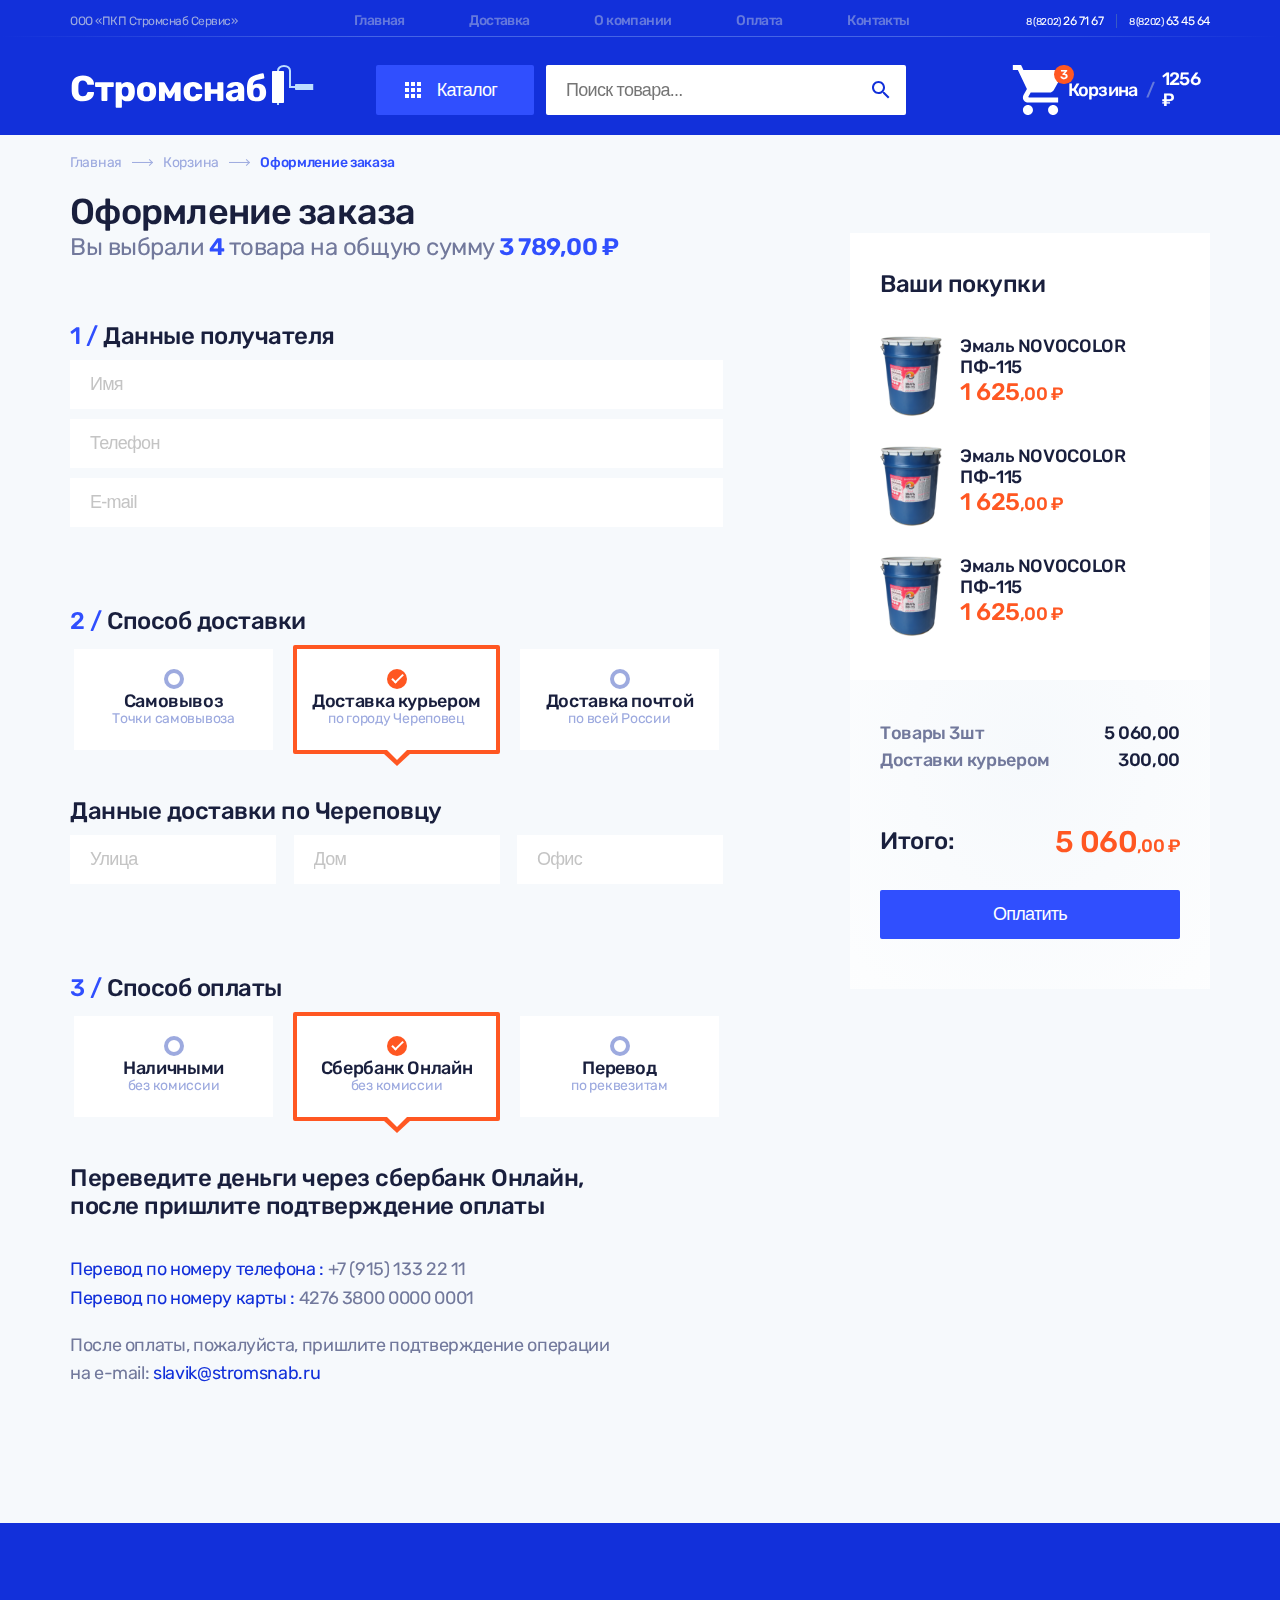
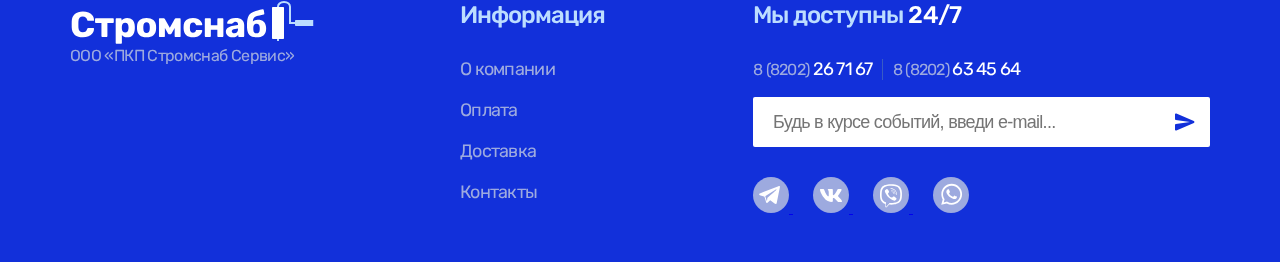
==== commit 41c6e1ba: "upd: адаптив" ====
--- a/checkout.html
+++ b/checkout.html
@@ -10,7 +10,7 @@
 
 <body>
     <div class="wrapper-main">
-        <div class="header">
+        <div class="header js-header">
             <div class="header-wrapper">
                 <div class="header-top_wrapper">
                     <div class="container">
@@ -19,8 +19,8 @@
                                 ООО «ПКП Стромснаб Сервис»
                             </span>
                             <div class="header-top_main">
-                                <a href="home.html">Главная</a>
-                                <a href="#">Доставка</a>
+                                <a href="index.html">Главная</a>
+                                <a href="delivery.html">Доставка</a>
                                 <a href="#">О компании</a>
                                 <a href="#">Оплата</a>
                                 <a href="#">Контакты</a>
@@ -41,7 +41,7 @@
                     <div class="container">
                         <div class="header-body">
                             <a class="header-body_img"><img src="img/logo-top.svg" alt=""></a>
-                            <button type="button" class="header-body_button">
+                            <button type="button" class="header-body_button js-button-menu">
                                 <img src="img/catalog.svg" alt="">
                                 Каталог
                             </button>
@@ -49,7 +49,7 @@
                                 <input type="text" name="q" placeholder="Поиск товара..." class="header-info_search-input">
                                 <input type="submit" value="" class="header-info_search-button">
                             </form>
-                            <a href="#" class="basket">
+                            <a href="basket.html" class="basket">
                                 <div class="basket-img">
                                     <img src="img/basket.svg" alt="">
                                     <span>3</span>
@@ -72,10 +72,75 @@
             </div>
         </div>
 
+        <div class="catalog-popup js-catalog-popup">
+            <div class="container">
+                <div class="catalog-menu">
+                    <div class="menu-items">
+                        <a href="catalog.html" class="menu-item js-menu-item active" data-menu="emali">Эмали</a>
+                        <a href="catalog.html" class="menu-item js-menu-item" data-menu="kraski">Краски</a>
+                        <a href="catalog.html" class="menu-item js-menu-item" data-menu="speczemali">Спецэмали</a>
+                        <a href="catalog.html" class="menu-item js-menu-item" data-menu="grunt-emali">Грунт-эмали</a>
+                        <a href="catalog.html" class="menu-item js-menu-item" data-menu="rastvoriteli">Растворители</a>
+                        <a href="catalog.html" class="menu-item js-menu-item" data-menu="germetiki-mezhplanetnyx-shvov">Герметики межпланетных швов</a>
+                        <a href="catalog.html" class="menu-item js-menu-item" data-menu="steklo">Стекло</a>
+                        <a href="catalog.html" class="menu-item js-menu-item" data-menu="laki">Лаки</a>
+                        <a href="catalog.html" class="menu-item js-menu-item" data-menu="prochee">Прочее</a>
+                    </div>
+                    <div class="menu-sections">
+                        <div class="menu-section js-menu-section active" data-section="emali">
+                            <a href="product.html">Эмаль</a>
+                            <a href="product.html">Эмаль</a>
+                            <a href="product.html">Эмаль</a>
+                        </div>
+                        <div class="menu-section js-menu-section" data-section="kraski">
+                            <a href="product.html">Краска</a>
+                            <a href="product.html">Краска</a>
+                            <a href="product.html">Краска</a>
+                        </div>
+                        <div class="menu-section js-menu-section" data-section="speczemali">
+                            <a href="product.html">Спецэмаль</a>
+                            <a href="product.html">Спецэмаль</a>
+                            <a href="product.html">Спецэмаль</a>
+                        </div>
+                        <div class="menu-section js-menu-section" data-section="grunt-emali">
+                            <a href="product.html">Грунт-эмаль</a>
+                            <a href="product.html">Грунт-эмаль</a>
+                            <a href="product.html">Грунт-эмаль</a>
+                        </div>
+                        <div class="menu-section js-menu-section" data-section="rastvoriteli">
+                            <a href="product.html">Растворитель</a>
+                            <a href="product.html">Растворитель</a>
+                            <a href="product.html">Растворитель</a>
+                        </div>
+                        <div class="menu-section js-menu-section" data-section="germetiki-mezhplanetnyx-shvov">
+                            <a href="product.html">Герметик межпланетных швов</a>
+                            <a href="product.html">Герметик межпланетных швов</a>
+                            <a href="product.html">Герметик межпланетных швов</a>
+                        </div>
+                        <div class="menu-section js-menu-section" data-section="steklo">
+                            <a href="product.html">Стекло</a>
+                            <a href="product.html">Стекло</a>
+                            <a href="product.html">Стекло</a>
+                        </div>
+                        <div class="menu-section js-menu-section" data-section="laki">
+                            <a href="product.html">Лак</a>
+                            <a href="product.html">Лак</a>
+                            <a href="product.html">Лак</a>
+                        </div>
+                        <div class="menu-section js-menu-section" data-section="prochee">
+                            <a href="product.html">Прочее</a>
+                            <a href="product.html">Прочее</a>
+                            <a href="product.html">Прочее</a>
+                        </div>
+                    </div>
+                </div>
+            </div>
+        </div>
+
         <div class="main">
             <div class="container">
                 <div class="nav">
-                    <a href="home.html">Главная</a>
+                    <a href="index.html">Главная</a>
                     <img src="img/strelka.svg" alt="">
                     <a href="basket.html">Корзина</a>
                     <img src="img/strelka.svg" alt="">
@@ -186,21 +251,21 @@
                                         <img src="img/basket-product.png" alt="">
                                         <div class="result-top_card-title">
                                             Эмаль NOVOCOLOR ПФ-115
-                                            <span>1 625<span></span>,00 ₽</span>
+                                            <span>1 625<span>,00 ₽</span></span>
                                         </div>
                                     </div>
                                     <div class="result-top_card">
                                         <img src="img/basket-product.png" alt="">
                                         <div class="result-top_card-title">
                                             Эмаль NOVOCOLOR ПФ-115
-                                            <span>1 625<span></span>,00 ₽</span>
+                                            <span>1 625<span>,00 ₽</span></span>
                                         </div>
                                     </div>
                                     <div class="result-top_card">
                                         <img src="img/basket-product.png" alt="">
                                         <div class="result-top_card-title">
                                             Эмаль NOVOCOLOR ПФ-115
-                                            <span>1 625<span></span>,00 ₽</span>
+                                            <span>1 625<span>,00 ₽</span></span>
                                         </div>
                                     </div>
                                 </div>
@@ -234,64 +299,81 @@
                         <img src="img/logo-top.svg" alt="">
                         ООО «ПКП Стромснаб Сервис»
                     </div>
-                    <div class="footer-info">
-                        Информация
-                        <a href="#" class="footer-info_categories">О компании</a>
-                        <a href="#" class="footer-info_categories">Оплата</a>
-                        <a href="#" class="footer-info_categories">Доставка</a>
-                        <a href="#" class="footer-info_categories">Контакты</a>
-                    </div> 
-                    <div class="footer-contacts">
-                        <div class="footer-contacts_time">
-                            Мы доступны <span> 24/7</span>
-                        </div>
-                        <div class="footer-contacts_phone">
-                            <a href="" class="footer-contacts_phone-number">
-                                <span>8 (8202)</span> 26 71 67
-                            </a>
-                            <a href="" class="footer-contacts_phone-number">
-                                <span>8 (8202)</span> 63 45 64
-                            </a>
-                        </div>
-                        <form class="footer-contacts_email">
-                            <input type="text" name="q" placeholder="Будь в курсе событий, введи e-mail..." class="footer-contacts_email-input">
-                            <input type="submit" value="" class="footer-contacts_email-button">
-                        </form>
-                        <div class="footer-contacts_social">
-                            <a href="#">
-                                <svg width="36" height="36" viewBox="0 0 36 36" fill="#9DAADF" xmlns="http://www.w3.org/2000/svg">
-                                    <rect width="36" height="36" rx="18"/>
-                                    <path fill-rule="evenodd" clip-rule="evenodd" d="M21.9413 26.8522C23.1994 27.3988 23.6712 26.2534 23.6712 26.2534L27 9.64532C26.9738 8.52596 25.4535 9.20278 25.4535 9.20278L6.81746 16.4656C6.81746 16.4656 5.92628 16.778 6.00491 17.3246C6.08355 17.8713 6.79125 18.1316 6.79125 18.1316L11.483 19.6935C11.483 19.6935 12.8984 24.3011 13.1868 25.1861C13.4489 26.0452 13.6848 26.0712 13.6848 26.0712C13.9469 26.1753 14.1828 25.9931 14.1828 25.9931L17.2233 23.2598L21.9413 26.8522ZM22.8142 12.5496C22.8142 12.5496 23.4694 12.1564 23.4432 12.5496C23.4432 12.5496 23.5481 12.602 23.2073 12.9689C22.8928 13.2835 15.4751 19.9411 14.479 20.8323C14.4004 20.8847 14.348 20.9633 14.348 21.0682L14.0597 23.532C14.0072 23.7941 13.6665 23.8203 13.5879 23.5844L12.3559 19.5479C12.3035 19.3907 12.3559 19.2072 12.5132 19.1023L22.8142 12.5496Z" fill="white"/>
-                                </svg>
-                            </a>
-                            <a href="#">
-                                <svg width="36" height="36" viewBox="0 0 36 36" fill="#9DAADF" xmlns="http://www.w3.org/2000/svg">
-                                    <rect width="36" height="36" rx="18"/>
-                                    <path fill-rule="evenodd" clip-rule="evenodd" d="M28.4952 12.8802C28.6482 12.3729 28.4952 12 27.7673 12H25.3605C24.7485 12 24.4666 12.3221 24.3136 12.6774C24.3136 12.6774 23.0895 15.6456 21.3556 17.5738C20.7946 18.1319 20.5397 18.3093 20.2337 18.3093C20.0807 18.3093 19.8593 18.1319 19.8593 17.6246V12.8802C19.8593 12.2713 19.6817 12 19.1716 12H15.3895C15.0071 12 14.7771 12.2826 14.7771 12.5504C14.7771 13.1278 15.6439 13.2608 15.7333 14.8845V18.4111C15.7333 19.1842 15.593 19.3245 15.287 19.3245C14.4711 19.3245 12.4865 16.3427 11.3092 12.931C11.0785 12.2679 10.8471 12 10.232 12H7.82519C7.13753 12 7 12.3221 7 12.6774C7 13.3116 7.81608 16.4576 10.7993 20.6183C12.7884 23.4595 15.5903 25 18.1401 25C19.6701 25 19.8593 24.6579 19.8593 24.0686V21.9211C19.8593 21.2368 20.0042 21.1003 20.4885 21.1003C20.8457 21.1003 21.4575 21.2779 22.8856 22.6479C24.5175 24.2713 24.7863 25 25.7044 25H28.1112C28.7988 25 29.1427 24.6579 28.9443 23.9827C28.7273 23.3098 27.9482 22.3338 26.9143 21.1765C26.3533 20.5167 25.5118 19.8063 25.257 19.4512C24.9 18.9945 25.0019 18.7916 25.257 18.3859C25.257 18.3859 28.1892 14.2759 28.4952 12.8804V12.8802Z" fill="white"/>
-                                </svg>
-                            </a>
-                            <a href="#">
-                                <svg width="36" height="36" viewBox="0 0 36 36" fill="#9DAADF" xmlns="http://www.w3.org/2000/svg">
-                                    <rect width="36" height="36" rx="18"/>
-                                    <path d="M26.517 9.46508C25.9417 8.9362 23.6128 7.24285 18.4214 7.21965C18.4214 7.21965 12.3021 6.8485 9.31902 9.5857C7.65814 11.2466 7.07358 13.6729 7.01327 16.6885C6.95296 19.6994 6.87409 25.3455 12.316 26.8765H12.3207L12.316 29.21C12.316 29.21 12.2835 30.1565 12.9052 30.3467C13.6568 30.5786 14.1022 29.8595 14.8213 29.0848C15.2156 28.658 15.7584 28.0363 16.1713 27.5584C19.892 27.8693 22.7545 27.1548 23.0792 27.0481C23.8308 26.8022 28.0851 26.2594 28.7763 20.6134C29.4908 14.8049 28.4284 11.126 26.517 9.46508ZM27.1479 20.2051C26.5634 24.9187 23.1164 25.2156 22.4808 25.4197C22.2117 25.5079 19.6972 26.1342 16.5332 25.9254C16.5332 25.9254 14.1764 28.7693 13.4434 29.507C13.3274 29.6229 13.1929 29.6693 13.1047 29.6461C12.9794 29.6137 12.9423 29.4652 12.947 29.2472C12.947 28.9317 12.9655 25.364 12.9655 25.364C12.9609 25.364 12.9609 25.364 12.9655 25.364C8.35868 24.0882 8.62776 19.2819 8.67879 16.7674C8.72982 14.2529 9.20303 12.1884 10.6087 10.8012C13.1279 8.51866 18.3286 8.85733 18.3286 8.85733C22.7174 8.87589 24.819 10.1981 25.3061 10.6388C26.9252 12.0306 27.751 15.3477 27.1479 20.2051Z" fill="white"/>
-                                    <path d="M20.5601 16.8556C20.407 16.8556 20.2771 16.7349 20.2678 16.5772C20.2168 15.5797 19.7482 15.0926 18.7925 15.0416C18.6301 15.0323 18.5049 14.8931 18.5142 14.7307C18.5234 14.5684 18.6626 14.4431 18.825 14.4524C20.0869 14.522 20.7921 15.2457 20.857 16.5447C20.8663 16.7071 20.741 16.8463 20.5787 16.8509C20.5694 16.8556 20.5647 16.8556 20.5601 16.8556Z" fill="white"/>
-                                    <path d="M22.0632 17.3566H22.0586C21.8962 17.3519 21.7663 17.2174 21.7709 17.055C21.7941 16.0529 21.5065 15.241 20.8941 14.573C20.2863 13.9049 19.4466 13.5431 18.3378 13.4642C18.1755 13.4503 18.0548 13.3111 18.0688 13.1487C18.0827 12.9863 18.2218 12.8657 18.3842 12.8796C19.6368 12.9724 20.625 13.4085 21.3302 14.1786C22.04 14.9534 22.3833 15.923 22.3601 17.0689C22.3555 17.2313 22.2209 17.3566 22.0632 17.3566Z" fill="white"/>
-                                    <path d="M23.6035 17.9597C23.4411 17.9597 23.3112 17.8298 23.3112 17.6674C23.2973 15.872 22.7823 14.5034 21.7338 13.4781C20.6992 12.4667 19.3863 11.9517 17.8414 11.9378C17.679 11.9378 17.5491 11.8033 17.5491 11.6409C17.5491 11.4785 17.6837 11.3486 17.8414 11.3486C19.544 11.3626 20.9915 11.9332 22.1374 13.0559C23.288 14.1786 23.8772 15.7282 23.8957 17.6581C23.9004 17.8251 23.7705 17.9597 23.6035 17.9597C23.6081 17.9597 23.6081 17.9597 23.6035 17.9597Z" fill="white"/>
-                                    <path d="M18.8621 20.488C18.8621 20.488 19.275 20.5251 19.4977 20.2514L19.9291 19.7086C20.1379 19.4395 20.6436 19.2679 21.1353 19.5416C21.4091 19.6947 21.9055 20.0009 22.2117 20.2282C22.5411 20.4694 23.2091 21.0262 23.2138 21.0308C23.5339 21.2999 23.6081 21.6942 23.39 22.1164C23.39 22.1164 23.39 22.121 23.39 22.1257C23.1674 22.52 22.8658 22.8912 22.49 23.2345C22.4854 23.2345 22.4854 23.2391 22.4807 23.2391C22.1699 23.4989 21.8637 23.6474 21.5668 23.6799C21.5297 23.6891 21.4879 23.6891 21.4323 23.6891C21.3024 23.6891 21.1725 23.6706 21.0426 23.6288L21.0333 23.6149C20.5693 23.485 19.7992 23.1602 18.5188 22.4504C17.6837 21.9911 16.9924 21.5226 16.4032 21.054C16.0924 20.8081 15.7769 20.5344 15.4522 20.2096C15.4429 20.2004 15.429 20.1864 15.4197 20.1772C15.4104 20.1679 15.3965 20.154 15.3872 20.1447C15.3779 20.1354 15.364 20.1215 15.3547 20.1122C15.3455 20.1029 15.3315 20.089 15.3223 20.0797C15.0022 19.755 14.7238 19.4395 14.4779 19.1287C14.0093 18.5441 13.5408 17.8482 13.0815 17.0131C12.3717 15.7281 12.0469 14.9579 11.917 14.4986L11.9031 14.4894C11.8613 14.3595 11.8428 14.2296 11.8428 14.0997C11.8428 14.044 11.8428 14.0022 11.8521 13.9651C11.8892 13.6636 12.0376 13.362 12.2928 13.0512C12.2928 13.0465 12.2974 13.0465 12.2974 13.0419C12.6407 12.6615 13.0119 12.3645 13.4062 12.1419C13.4062 12.1419 13.4109 12.1419 13.4155 12.1419C13.833 11.9238 14.2274 11.998 14.5011 12.3182C14.5011 12.3182 15.0625 12.9909 15.3037 13.3202C15.531 13.6311 15.8372 14.1228 15.9903 14.3966C16.264 14.8883 16.0924 15.394 15.8233 15.6028L15.2805 16.0343C15.0068 16.2569 15.0439 16.6698 15.0439 16.6698C15.0439 16.6698 15.8465 19.7225 18.8621 20.488Z" fill="white"/>
-                                </svg>
-                            </a>
-                            <a href="#">
-                                <svg width="36" height="36" viewBox="0 0 36 36" fill="#9DAADF" xmlns="http://www.w3.org/2000/svg">
-                                    <rect width="36" height="36" rx="18"/>
-                                    <path d="M26.063 9.90862C24.1333 7.92213 21.4657 6.84375 18.7414 6.84375C12.9522 6.84375 8.29815 11.5546 8.35491 17.287C8.35491 19.1032 8.86572 20.8627 9.71707 22.4519L8.24139 27.8438L13.7468 26.4248C15.2792 27.2762 16.9819 27.6735 18.6846 27.6735C24.4171 27.6735 29.0711 22.9627 29.0711 17.2302C29.0711 14.4492 27.9927 11.8383 26.063 9.90862ZM18.7414 25.914C17.209 25.914 15.6765 25.5167 14.3711 24.7221L14.0306 24.5519L10.7387 25.4032L11.59 22.1681L11.363 21.8275C8.86572 17.7978 10.0576 12.4627 14.1441 9.96537C18.2306 7.46807 23.509 8.65997 26.0063 12.7465C28.5036 16.8329 27.3117 22.1113 23.2252 24.6086C21.9198 25.46 20.3306 25.914 18.7414 25.914ZM23.736 19.614L23.1117 19.3302C23.1117 19.3302 22.2036 18.9329 21.636 18.6492C21.5792 18.6492 21.5225 18.5924 21.4657 18.5924C21.2954 18.5924 21.1819 18.6492 21.0684 18.7059C21.0684 18.7059 21.0117 18.7627 20.2171 19.6708C20.1603 19.7843 20.0468 19.841 19.9333 19.841H19.8765C19.8198 19.841 19.7063 19.7843 19.6495 19.7275L19.3657 19.614C18.7414 19.3302 18.1738 18.9897 17.7198 18.5356C17.6063 18.4221 17.436 18.3086 17.3225 18.1951C16.9252 17.7978 16.5279 17.3438 16.2441 16.8329L16.1873 16.7194C16.1306 16.6627 16.1306 16.6059 16.0738 16.4924C16.0738 16.3789 16.0738 16.2654 16.1306 16.2086C16.1306 16.2086 16.3576 15.9248 16.5279 15.7546C16.6414 15.641 16.6982 15.4708 16.8117 15.3573C16.9252 15.187 16.9819 14.96 16.9252 14.7897C16.8684 14.5059 16.1873 12.9735 16.0171 12.6329C15.9036 12.4627 15.79 12.4059 15.6198 12.3492H15.4495C15.336 12.3492 15.1657 12.3492 14.9954 12.3492C14.8819 12.3492 14.7684 12.4059 14.6549 12.4059L14.5982 12.4627C14.4846 12.5194 14.3711 12.6329 14.2576 12.6897C14.1441 12.8032 14.0873 12.9167 13.9738 13.0302C13.5765 13.541 13.3495 14.1654 13.3495 14.7897C13.3495 15.2438 13.463 15.6978 13.6333 16.0951L13.69 16.2654C14.2009 17.3438 14.8819 18.3086 15.79 19.16L16.0171 19.387C16.1873 19.5573 16.3576 19.6708 16.4711 19.841C17.663 20.8627 19.0252 21.6005 20.5576 21.9978C20.7279 22.0546 20.9549 22.0546 21.1252 22.1113C21.2954 22.1113 21.5225 22.1113 21.6927 22.1113C21.9765 22.1113 22.3171 21.9978 22.5441 21.8843C22.7144 21.7708 22.8279 21.7708 22.9414 21.6573L23.0549 21.5437C23.1684 21.4302 23.2819 21.3735 23.3954 21.26C23.509 21.1465 23.6225 21.0329 23.6792 20.9194C23.7927 20.6924 23.8495 20.4086 23.9063 20.1248C23.9063 20.0113 23.9063 19.841 23.9063 19.7275C23.9063 19.7275 23.8495 19.6708 23.736 19.614Z" fill="white"/>
-                                </svg>
-                            </a>
-                        </div>
-                    </div>
+                    <div class="footer-wrap">
+                        <div class="footer-info">
+                            Информация
+                            <a href="#" class="footer-info_categories">О компании</a>
+                            <a href="#" class="footer-info_categories">Оплата</a>
+                            <a href="#" class="footer-info_categories">Доставка</a>
+                            <a href="#" class="footer-info_categories">Контакты</a>
+                        </div> 
+                        <div class="footer-contacts">
+                            <div class="footer-contacts_time">
+                                Мы доступны <span> 24/7</span>
+                            </div>
+                            <div class="footer-contacts_phone">
+                                <a href="" class="footer-contacts_phone-number">
+                                    <span>8 (8202)</span> 26 71 67
+                                </a>
+                                <a href="" class="footer-contacts_phone-number">
+                                    <span>8 (8202)</span> 63 45 64
+                                </a>
+                            </div>
+                            <form class="footer-contacts_email">
+                                <input type="text" name="q" placeholder="Будь в курсе событий, введи e-mail..." class="footer-contacts_email-input">
+                                <input type="submit" value="" class="footer-contacts_email-button">
+                            </form>
+                            <div class="footer-contacts_social">
+                                <a href="#">
+                                    <svg width="36" height="36" viewBox="0 0 36 36" fill="#9DAADF" xmlns="http://www.w3.org/2000/svg">
+                                        <rect width="36" height="36" rx="18"/>
+                                        <path fill-rule="evenodd" clip-rule="evenodd" d="M21.9413 26.8522C23.1994 27.3988 23.6712 26.2534 23.6712 26.2534L27 9.64532C26.9738 8.52596 25.4535 9.20278 25.4535 9.20278L6.81746 16.4656C6.81746 16.4656 5.92628 16.778 6.00491 17.3246C6.08355 17.8713 6.79125 18.1316 6.79125 18.1316L11.483 19.6935C11.483 19.6935 12.8984 24.3011 13.1868 25.1861C13.4489 26.0452 13.6848 26.0712 13.6848 26.0712C13.9469 26.1753 14.1828 25.9931 14.1828 25.9931L17.2233 23.2598L21.9413 26.8522ZM22.8142 12.5496C22.8142 12.5496 23.4694 12.1564 23.4432 12.5496C23.4432 12.5496 23.5481 12.602 23.2073 12.9689C22.8928 13.2835 15.4751 19.9411 14.479 20.8323C14.4004 20.8847 14.348 20.9633 14.348 21.0682L14.0597 23.532C14.0072 23.7941 13.6665 23.8203 13.5879 23.5844L12.3559 19.5479C12.3035 19.3907 12.3559 19.2072 12.5132 19.1023L22.8142 12.5496Z" fill="white"/>
+                                    </svg>
+                                </a>
+                                <a href="#">
+                                    <svg width="36" height="36" viewBox="0 0 36 36" fill="#9DAADF" xmlns="http://www.w3.org/2000/svg">
+                                        <rect width="36" height="36" rx="18"/>
+                                        <path fill-rule="evenodd" clip-rule="evenodd" d="M28.4952 12.8802C28.6482 12.3729 28.4952 12 27.7673 12H25.3605C24.7485 12 24.4666 12.3221 24.3136 12.6774C24.3136 12.6774 23.0895 15.6456 21.3556 17.5738C20.7946 18.1319 20.5397 18.3093 20.2337 18.3093C20.0807 18.3093 19.8593 18.1319 19.8593 17.6246V12.8802C19.8593 12.2713 19.6817 12 19.1716 12H15.3895C15.0071 12 14.7771 12.2826 14.7771 12.5504C14.7771 13.1278 15.6439 13.2608 15.7333 14.8845V18.4111C15.7333 19.1842 15.593 19.3245 15.287 19.3245C14.4711 19.3245 12.4865 16.3427 11.3092 12.931C11.0785 12.2679 10.8471 12 10.232 12H7.82519C7.13753 12 7 12.3221 7 12.6774C7 13.3116 7.81608 16.4576 10.7993 20.6183C12.7884 23.4595 15.5903 25 18.1401 25C19.6701 25 19.8593 24.6579 19.8593 24.0686V21.9211C19.8593 21.2368 20.0042 21.1003 20.4885 21.1003C20.8457 21.1003 21.4575 21.2779 22.8856 22.6479C24.5175 24.2713 24.7863 25 25.7044 25H28.1112C28.7988 25 29.1427 24.6579 28.9443 23.9827C28.7273 23.3098 27.9482 22.3338 26.9143 21.1765C26.3533 20.5167 25.5118 19.8063 25.257 19.4512C24.9 18.9945 25.0019 18.7916 25.257 18.3859C25.257 18.3859 28.1892 14.2759 28.4952 12.8804V12.8802Z" fill="white"/>
+                                    </svg>
+                                </a>
+                                <a href="#">
+                                    <svg width="36" height="36" viewBox="0 0 36 36" fill="#9DAADF" xmlns="http://www.w3.org/2000/svg">
+                                        <rect width="36" height="36" rx="18"/>
+                                        <path d="M26.517 9.46508C25.9417 8.9362 23.6128 7.24285 18.4214 7.21965C18.4214 7.21965 12.3021 6.8485 9.31902 9.5857C7.65814 11.2466 7.07358 13.6729 7.01327 16.6885C6.95296 19.6994 6.87409 25.3455 12.316 26.8765H12.3207L12.316 29.21C12.316 29.21 12.2835 30.1565 12.9052 30.3467C13.6568 30.5786 14.1022 29.8595 14.8213 29.0848C15.2156 28.658 15.7584 28.0363 16.1713 27.5584C19.892 27.8693 22.7545 27.1548 23.0792 27.0481C23.8308 26.8022 28.0851 26.2594 28.7763 20.6134C29.4908 14.8049 28.4284 11.126 26.517 9.46508ZM27.1479 20.2051C26.5634 24.9187 23.1164 25.2156 22.4808 25.4197C22.2117 25.5079 19.6972 26.1342 16.5332 25.9254C16.5332 25.9254 14.1764 28.7693 13.4434 29.507C13.3274 29.6229 13.1929 29.6693 13.1047 29.6461C12.9794 29.6137 12.9423 29.4652 12.947 29.2472C12.947 28.9317 12.9655 25.364 12.9655 25.364C12.9609 25.364 12.9609 25.364 12.9655 25.364C8.35868 24.0882 8.62776 19.2819 8.67879 16.7674C8.72982 14.2529 9.20303 12.1884 10.6087 10.8012C13.1279 8.51866 18.3286 8.85733 18.3286 8.85733C22.7174 8.87589 24.819 10.1981 25.3061 10.6388C26.9252 12.0306 27.751 15.3477 27.1479 20.2051Z" fill="white"/>
+                                        <path d="M20.5601 16.8556C20.407 16.8556 20.2771 16.7349 20.2678 16.5772C20.2168 15.5797 19.7482 15.0926 18.7925 15.0416C18.6301 15.0323 18.5049 14.8931 18.5142 14.7307C18.5234 14.5684 18.6626 14.4431 18.825 14.4524C20.0869 14.522 20.7921 15.2457 20.857 16.5447C20.8663 16.7071 20.741 16.8463 20.5787 16.8509C20.5694 16.8556 20.5647 16.8556 20.5601 16.8556Z" fill="white"/>
+                                        <path d="M22.0632 17.3566H22.0586C21.8962 17.3519 21.7663 17.2174 21.7709 17.055C21.7941 16.0529 21.5065 15.241 20.8941 14.573C20.2863 13.9049 19.4466 13.5431 18.3378 13.4642C18.1755 13.4503 18.0548 13.3111 18.0688 13.1487C18.0827 12.9863 18.2218 12.8657 18.3842 12.8796C19.6368 12.9724 20.625 13.4085 21.3302 14.1786C22.04 14.9534 22.3833 15.923 22.3601 17.0689C22.3555 17.2313 22.2209 17.3566 22.0632 17.3566Z" fill="white"/>
+                                        <path d="M23.6035 17.9597C23.4411 17.9597 23.3112 17.8298 23.3112 17.6674C23.2973 15.872 22.7823 14.5034 21.7338 13.4781C20.6992 12.4667 19.3863 11.9517 17.8414 11.9378C17.679 11.9378 17.5491 11.8033 17.5491 11.6409C17.5491 11.4785 17.6837 11.3486 17.8414 11.3486C19.544 11.3626 20.9915 11.9332 22.1374 13.0559C23.288 14.1786 23.8772 15.7282 23.8957 17.6581C23.9004 17.8251 23.7705 17.9597 23.6035 17.9597C23.6081 17.9597 23.6081 17.9597 23.6035 17.9597Z" fill="white"/>
+                                        <path d="M18.8621 20.488C18.8621 20.488 19.275 20.5251 19.4977 20.2514L19.9291 19.7086C20.1379 19.4395 20.6436 19.2679 21.1353 19.5416C21.4091 19.6947 21.9055 20.0009 22.2117 20.2282C22.5411 20.4694 23.2091 21.0262 23.2138 21.0308C23.5339 21.2999 23.6081 21.6942 23.39 22.1164C23.39 22.1164 23.39 22.121 23.39 22.1257C23.1674 22.52 22.8658 22.8912 22.49 23.2345C22.4854 23.2345 22.4854 23.2391 22.4807 23.2391C22.1699 23.4989 21.8637 23.6474 21.5668 23.6799C21.5297 23.6891 21.4879 23.6891 21.4323 23.6891C21.3024 23.6891 21.1725 23.6706 21.0426 23.6288L21.0333 23.6149C20.5693 23.485 19.7992 23.1602 18.5188 22.4504C17.6837 21.9911 16.9924 21.5226 16.4032 21.054C16.0924 20.8081 15.7769 20.5344 15.4522 20.2096C15.4429 20.2004 15.429 20.1864 15.4197 20.1772C15.4104 20.1679 15.3965 20.154 15.3872 20.1447C15.3779 20.1354 15.364 20.1215 15.3547 20.1122C15.3455 20.1029 15.3315 20.089 15.3223 20.0797C15.0022 19.755 14.7238 19.4395 14.4779 19.1287C14.0093 18.5441 13.5408 17.8482 13.0815 17.0131C12.3717 15.7281 12.0469 14.9579 11.917 14.4986L11.9031 14.4894C11.8613 14.3595 11.8428 14.2296 11.8428 14.0997C11.8428 14.044 11.8428 14.0022 11.8521 13.9651C11.8892 13.6636 12.0376 13.362 12.2928 13.0512C12.2928 13.0465 12.2974 13.0465 12.2974 13.0419C12.6407 12.6615 13.0119 12.3645 13.4062 12.1419C13.4062 12.1419 13.4109 12.1419 13.4155 12.1419C13.833 11.9238 14.2274 11.998 14.5011 12.3182C14.5011 12.3182 15.0625 12.9909 15.3037 13.3202C15.531 13.6311 15.8372 14.1228 15.9903 14.3966C16.264 14.8883 16.0924 15.394 15.8233 15.6028L15.2805 16.0343C15.0068 16.2569 15.0439 16.6698 15.0439 16.6698C15.0439 16.6698 15.8465 19.7225 18.8621 20.488Z" fill="white"/>
+                                    </svg>
+                                </a>
+                                <a href="#">
+                                    <svg width="36" height="36" viewBox="0 0 36 36" fill="#9DAADF" xmlns="http://www.w3.org/2000/svg">
+                                        <rect width="36" height="36" rx="18"/>
+                                        <path d="M26.063 9.90862C24.1333 7.92213 21.4657 6.84375 18.7414 6.84375C12.9522 6.84375 8.29815 11.5546 8.35491 17.287C8.35491 19.1032 8.86572 20.8627 9.71707 22.4519L8.24139 27.8438L13.7468 26.4248C15.2792 27.2762 16.9819 27.6735 18.6846 27.6735C24.4171 27.6735 29.0711 22.9627 29.0711 17.2302C29.0711 14.4492 27.9927 11.8383 26.063 9.90862ZM18.7414 25.914C17.209 25.914 15.6765 25.5167 14.3711 24.7221L14.0306 24.5519L10.7387 25.4032L11.59 22.1681L11.363 21.8275C8.86572 17.7978 10.0576 12.4627 14.1441 9.96537C18.2306 7.46807 23.509 8.65997 26.0063 12.7465C28.5036 16.8329 27.3117 22.1113 23.2252 24.6086C21.9198 25.46 20.3306 25.914 18.7414 25.914ZM23.736 19.614L23.1117 19.3302C23.1117 19.3302 22.2036 18.9329 21.636 18.6492C21.5792 18.6492 21.5225 18.5924 21.4657 18.5924C21.2954 18.5924 21.1819 18.6492 21.0684 18.7059C21.0684 18.7059 21.0117 18.7627 20.2171 19.6708C20.1603 19.7843 20.0468 19.841 19.9333 19.841H19.8765C19.8198 19.841 19.7063 19.7843 19.6495 19.7275L19.3657 19.614C18.7414 19.3302 18.1738 18.9897 17.7198 18.5356C17.6063 18.4221 17.436 18.3086 17.3225 18.1951C16.9252 17.7978 16.5279 17.3438 16.2441 16.8329L16.1873 16.7194C16.1306 16.6627 16.1306 16.6059 16.0738 16.4924C16.0738 16.3789 16.0738 16.2654 16.1306 16.2086C16.1306 16.2086 16.3576 15.9248 16.5279 15.7546C16.6414 15.641 16.6982 15.4708 16.8117 15.3573C16.9252 15.187 16.9819 14.96 16.9252 14.7897C16.8684 14.5059 16.1873 12.9735 16.0171 12.6329C15.9036 12.4627 15.79 12.4059 15.6198 12.3492H15.4495C15.336 12.3492 15.1657 12.3492 14.9954 12.3492C14.8819 12.3492 14.7684 12.4059 14.6549 12.4059L14.5982 12.4627C14.4846 12.5194 14.3711 12.6329 14.2576 12.6897C14.1441 12.8032 14.0873 12.9167 13.9738 13.0302C13.5765 13.541 13.3495 14.1654 13.3495 14.7897C13.3495 15.2438 13.463 15.6978 13.6333 16.0951L13.69 16.2654C14.2009 17.3438 14.8819 18.3086 15.79 19.16L16.0171 19.387C16.1873 19.5573 16.3576 19.6708 16.4711 19.841C17.663 20.8627 19.0252 21.6005 20.5576 21.9978C20.7279 22.0546 20.9549 22.0546 21.1252 22.1113C21.2954 22.1113 21.5225 22.1113 21.6927 22.1113C21.9765 22.1113 22.3171 21.9978 22.5441 21.8843C22.7144 21.7708 22.8279 21.7708 22.9414 21.6573L23.0549 21.5437C23.1684 21.4302 23.2819 21.3735 23.3954 21.26C23.509 21.1465 23.6225 21.0329 23.6792 20.9194C23.7927 20.6924 23.8495 20.4086 23.9063 20.1248C23.9063 20.0113 23.9063 19.841 23.9063 19.7275C23.9063 19.7275 23.8495 19.6708 23.736 19.614Z" fill="white"/>
+                                    </svg>
+                                </a>
+                            </div>
+                        </div>
+                    </div>
+                    
                 </div>
             </div>
         </div>
+
+        <div class="background js-background"></div>
     </div>
 
+    <script src="js/jquery-3.5.1.min.js"></script>
+    <script>
+        $(document).ready(function () {
+            
+            $(document).on('click', '.js-button-menu', function () {
+                $('.js-catalog-popup').toggleClass('active')
+                $('.js-header').toggleClass('header-home')
+                $('.js-background').toggleClass('active')
+            })
+            
+        })
+    </script>
 </body>
 </html>--- a/style.css
+++ b/style.css
@@ -30,6 +30,7 @@
 .header {
     background: #1230DA;
     position: relative;
+    z-index: 2;
 }
 
 .header-wrapper {
@@ -136,6 +137,10 @@
     margin-right: 49.78px;
 }
 
+.header-body_catalog {
+    margin-right: 30px;
+}
+
 .header-body_button {
     padding: 14px 37px 14px 29px;
     font-style: normal;
@@ -148,7 +153,6 @@
     align-items: center;
     background: #304FFE;
     border-radius: 2px;
-    margin-right: 30px;
 }
 
 .header-body_button:hover {
@@ -158,6 +162,50 @@
 .header-body_button img {
     margin-right: 16px;
 }
+
+.catalog-menu {
+    display: flex;
+    flex-direction: column;
+}
+
+.catalog-menu ul {
+    width: 293px;
+    padding: 50px 30px 50px 68px;
+}
+
+.catalog-menu ul > li {
+    position: relative;
+}
+
+.catalog-menu ul li {
+    display: flex;
+}
+
+.catalog-menu ul li ul {
+    display: none;
+}
+
+.catalog-menu ul li ul:nth-child(1) {
+    margin-top: -49px;
+}
+
+.catalog-menu ul li ul:nth-child(2) {
+    margin-top: -67px;
+}
+
+.catalog-menu ul li ul:nth-child(3) {
+    margin-top: -85px;
+}
+
+.catalog-menu ul li:hover ul {
+    display: flex;
+    flex-direction: column;
+    position: absolute;
+    margin-left: 293px;
+    padding: 49px 67px;
+    background: #ffffff;
+}
+
 
 .header-info_search {
     height: 50px;
@@ -247,6 +295,7 @@
 .slider {
     position: relative;
     margin-bottom: 106px;
+    z-index: 3;
 }
 
 .button-scroll {
@@ -1041,7 +1090,7 @@
     margin-bottom: 0;
 }
 
-.basket-catalog_card > img {
+.basket-catalog-img {
     width: 160px;
     height: 160px;
     padding: 25px 37px;
@@ -1097,6 +1146,10 @@
     letter-spacing: -0.02em;
     color: #191F3D;
     margin-top: 40px;
+}
+
+.basket-catalog-wrap {
+    display: flex;
 }
 
 .basket-catalog_card-info_parameters-form {
@@ -1558,6 +1611,7 @@
     display: flex;
     justify-content: space-between;
     margin-bottom: 30px;
+    align-items: center;
 }
 
 .result-body_total-price {
@@ -1574,11 +1628,948 @@
     line-height: 21px;
 }
 
-
-
-@media (max-width: 1153px) and (min-width: 1024px) {
+.main-wrapper {
+    background: #ffffff;
+}
+
+.main-container {
+    display: flex;
+    flex-direction: column;
+    padding: 60px 0 140px;
+    max-width: 555px;
+}
+
+
+.main-top {
+    font-style: normal;
+    font-weight: 500;
+    font-size: 36px;
+    line-height: 43px;
+    letter-spacing: -0.02em;
+    color: #191F3D;
+    margin-bottom: 25px;
+}
+
+.main-top_description {
+    font-style: normal;
+    font-weight: normal;
+    font-size: 24px;
+    line-height: 28px;
+    letter-spacing: -0.02em;
+    color: #72799C;
+    margin-bottom: 36px;
+}
+
+.main-delivery {
+    flex-direction: row;
+    justify-content: center;
+    padding: 36px 0;
+}
+
+.main-delivery > .delivery-card__info-title {
+    font-style: normal;
+    font-weight: 500;
+    font-size: 24px;
+    line-height: 28px;
+    letter-spacing: -0.02em;
+    color: #191F3D;
+}
+
+.main-container .basket-info_delivery {
+    margin-bottom: 69px;
+}
+
+.main-container .delivery-card__info-check {
+    margin-right: 10px;
+}
+
+.main-body {
+    display: flex;
+    flex-direction: column;
+}
+
+
+.main-body span {
+    font-style: normal;
+    font-weight: normal;
+    font-size: 18px;
+    letter-spacing: -0.02em;
+    color: #72799C;
+}
+
+.main-body > span {
+    margin-bottom: 15px;
+}
+
+.main-body .main-body_big {
+    font-weight: 500;
+    font-size: 24px;
+    color: #1230DA;
+}
+
+.main-body_address {
+    margin-bottom: 45px;
+}
+
+.main-map {
+    width: 100%;
+    height: 300px;
+}
+
+
+
+/* catalog-menu */
+.catalog-popup {
+    display: none;
+}
+
+.catalog-popup.active {
+    display: flex;
+    position: absolute;
+    width: 100%;
+    top: 130px;
+    z-index: 4;
+}
+
+.catalog-menu {
+    display: flex;
+    flex-direction: row;
+    position: relative;
+}
+
+.catalog-menu::before {
+    content: '';
+    position: absolute;
+    border-left: 10px solid transparent;
+    border-right: 10px solid transparent;
+    border-top: 9px solid #ffffff;
+    /* bottom: -16px; */
+    transform: rotate(180deg);
+    top: -8px;
+    left: 365px;
+}
+
+.menu-items {
+    display: flex;
+    flex-direction: column;
+    width: 293px;
+    padding: 50px 30px 50px 68px;
+    background: #F6F9FC;
+}
+
+.menu-item {
+    text-decoration: none;
+    font-style: normal;
+    font-weight: normal;
+    font-size: 18px;
+    letter-spacing: -0.02em;
+    color: #72799C;
+    text-decoration: none;
+    position: relative;
+}
+
+.menu-item:not(:last-child) {
+    margin-bottom: 21px;
+}
+
+.menu-item:hover {
+    color: #1230DA;
+    font-weight: 500;
+}
+
+.menu-item.active::before {
+    content: '';
+    position: absolute;
+    border-left: 10px solid transparent;
+    border-right: 10px solid transparent;
+    border-top: 9px solid #ffffff;
+    /* bottom: -16px; */
+    transform: rotate(90deg);
+    top: 5px;
+    left: 204px;
+}
+
+.menu-item.active {
+    color: #1230DA;
+    font-weight: 500;
+}
+
+.menu-sections {
+    width: 877px;
+    background: #fff;
+    padding: 49px 67px;
+}
+
+.menu-section {
+    display: none;
+}
+
+.menu-section.active {
+    display: flex;
+    flex-direction: column;
+}
+
+.menu-section.active a {
+    font-style: normal;
+    font-weight: normal;
+    font-size: 18px;
+    letter-spacing: -0.02em;
+    color: #72799C;
+    text-decoration: none;
+}
+
+.menu-section.active a:hover {
+    color: #1230DA;
+    font-weight: 500;
+}
+
+.menu-section.active a:not(:last-child) {
+    margin-bottom: 21px;
+}
+
+.background.active {
+    width: 100%;
+    background: #000000;
+    opacity: 0.8;
+    z-index: 2;
+    display: flex;
+    top: 0;
+    left: 0;
+    bottom: 0;
+    right: 0;
+    position: absolute;
+    z-index: 1;
+}
+
+.footer-wrap {
+    display: flex;
+    justify-content: space-between;
+    max-width: 750px;
+    width: 100%;
+}
+
+.catalog-top_filter {
+    display: flex;
+}
+
+
+@media (max-width: 1153px) {
     .catalog-cards_item {
         width: 21.4%;
     }
+
+    .header-body_img {
+        margin-right: 0;
+    }
+
+    .header-info_search {
+        margin-right: 0;
+    }
+
+    .catalog-menu::before { 
+        left: 327px;
+    }
+
+    .menu-item.active::before {
+        left: 174px;
+    }
  
-}+}
+
+@media(max-width: 1023px) {
+    .container {
+        max-width: 738px;
+    }
+
+    .footer-wrapper {
+        flex-direction: column;
+    }
+
+    .header-top_phone {
+        flex-direction: column;
+    }
+
+    .header-top_phone-number:first-child {
+        padding-right: 0;
+        border-right: none;
+    }
+
+    .header-top_phone-number:last-child {
+        padding-left: 0;
+    }
+
+    .header-top_main {
+        width: 400px;
+    }
+
+    .header-body {
+        flex-wrap: wrap;
+    }
+
+    .header-body_button {
+        order: 3;
+    }
+
+    .header-info_search {
+        order: 4;
+        margin: 20px auto 0;
+    }
+
+    .basket {
+        order: 2;
+    }
+
+    .catalog-cards_item {
+        width: 28.4%;
+    }
+
+    .footer-logo {
+        align-items: center;
+        margin-bottom: 50px;
+    }
+
+    .footer-wrap {
+        display: flex;
+        justify-content: space-between;
+    }
+
+    .menu-item.active::before {
+        left: 144px;
+    }
+
+    .catalog-menu::before {
+        left: 621px;
+    }
+
+    .catalog-popup.active {
+        top: 140px;
+    }
+
+    .product {
+        flex-direction: column;
+        padding: 40px 0 80px;
+    }
+
+    .product-img img {
+        height: 350px;
+        margin: 0 auto;
+        display: flex;
+    }
+
+    .product-img_title {
+        margin-bottom: 30px;
+    }
+
+    .product-img {
+        margin: 0 0 30px;
+    }
+
+    .catalog-wrapper_popular {
+        margin: 50px 0 60px;
+    }
+
+    .basket-wrapper {
+        flex-direction: column-reverse;
+    }
+
+    .basket-info {
+        width: 100%;
+        margin-bottom: 30px
+    }
+
+    .basket-catalog_card {
+        width: 100%;
+    }
+
+    .basket-info_title > br {
+        display: none;
+    }
+
+    .basket-catalog_card-info {
+        margin-right: 0;
+    }
+
+    .basket-catalog-wrap {
+        justify-content: space-between;
+        width: 100%;
+    }
+
+    .basket-catalog {
+        width: 100%;
+    }
+
+    .checkout-body {
+        max-width: 100%;
+        order: 2;
+    }
+
+    .result-wrapper {
+        width: 100%;
+        display: flex;
+        justify-content: space-between;
+        margin: 40px 0;
+    }
+
+    .checkout-data > input {
+        width: 100%;
+    }
+
+    .checkout-data_adress > input:first-child {
+        width: 50%;
+    }
+
+    .checkout-data_adress > input {
+        width: 24%;
+    }
+
+    .checkout-body_form {
+        flex-direction: column;
+    }
+
+    .result-top {
+        width: 55%;
+    }
+
+    .result-body {
+        width: 45%;
+    }
+
+    .checkout-body_top {
+        margin-bottom: 40px;
+    }
+
+    .main-container {
+        max-width: 100%;
+    }
+}
+
+@media(max-width: 767px) {
+    .container {
+        max-width: 395px;
+    }
+
+    .header-top {
+        flex-wrap: wrap;
+    }
+
+    .header-body {
+        margin: 20px 0 20px;
+    }
+
+    .header-top_main {
+        order: 3;
+        margin: 0 auto;
+        margin-top: 10px;
+
+    }
+
+    .header-top_phone {
+        order: 2;
+        flex-direction: row;
+    }
+
+    .header-top_phone-number:first-child {
+        padding-right: 12px;
+        border-right: 1px solid #395BC4;
+    }
+    
+    .header-top_phone-number:last-child {
+        padding-left: 12px;
+    }
+
+    .header-body_img {
+        margin: 0 auto 10px;
+    }
+
+    .catalog-cards_item {
+        width: 41.9%;
+    }
+
+    .advantages-cards_item {
+        width: 27.1%;
+        margin: 15px 0;
+    }
+
+    .advantages-cards {
+        margin: -15px 0;
+    }
+
+    .footer-wrapper {
+        padding: 30px 0 30px;
+    }
+
+    .footer-wrap {
+        flex-direction: column;
+        align-items: center;
+    }
+
+    .footer-info {
+        margin-bottom: 30px;
+    }
+
+
+    .footer-info a:first-child {
+        margin-top: 15px;
+    }
+    .footer-info a {
+        margin-top: 10px;
+        text-align: center;
+    }
+
+    .footer-contacts {
+        text-align: center;
+    }
+
+    .footer-contacts_phone {
+        justify-content: center;
+    }
+
+    .footer-contacts_time {
+        margin-bottom: 10px;
+    }
+
+    .footer-contacts_email {
+        margin-bottom: 20px;
+    }
+
+    .footer-contacts_email-input {
+        width: 395px;
+    }
+
+    .menu-items {
+        width: 45%;
+        padding: 20px;
+    }
+
+    .menu-sections {
+        width: 55%;
+        padding: 20px;
+    }
+
+    .catalog-menu::before {
+        left: 313px;
+    }
+
+    .catalog-popup.active {
+        top: 205px;
+    }
+
+    .slider {
+        display: none;
+    }
+
+    .header.header-home::after {
+        display: none;
+    }
+
+
+    .catalog-top.catalog-top-catalog {
+        flex-direction: column;
+        margin-top: 0;
+    }
+
+    .catalog-top.catalog-top-catalog .catalog-top_title {
+        margin-bottom: 20px;
+    }
+
+    .catalog-top {
+        margin-bottom: 31px;
+        margin-top: 60px;
+    }
+    
+    .product-description_wrapper {
+        flex-direction: column;
+        margin-bottom: 40px;
+    }
+
+    .basket-catalog-wrap {
+        flex-direction: column;
+    }
+
+    .basket-catalog_card-info_title {
+        margin-top: 15px;
+    }
+
+    .basket-catalog_card-info_parameters {
+        margin-top: 10px;
+    }
+
+    .basket-catalog-img {
+        margin-right: 15px;
+    }
+
+    .basket-catalog_card-price_top {
+        font-size: 24px;
+        margin-top: 10px;
+        margin-bottom: 10px;
+    }
+
+    .basket-catalog_card-price_top > span {
+        font-size: 15px;
+    }
+
+    .basket-catalog_card-price {
+        flex-direction: row;
+        justify-content: space-between;
+    }
+
+    .basket-catalog-img {
+        width: auto;
+        padding: 10px;
+        height: 170px;
+        display: flex;
+        align-items: center;
+    }
+
+    .basket-catalog_card-price_top {
+        font-size: 20px;
+    }
+
+    .basket-catalog_card-price_top > span {
+        font-size: 13px;
+    }
+
+    .basket-catalog_card-price > img {
+        max-width: 130px;
+    }
+
+    .result-wrapper {
+        flex-direction: column;
+    }
+
+    .result-top {
+        width: 100%;
+    }
+
+    .result-top_card {
+        justify-content: left;
+    }
+
+    .result-top_card img {
+        margin-right: 30px;
+    }
+
+    .result-top_card-title {
+        max-width: 100%;
+    }
+
+    .result-body {
+        width: 100%;
+    }
+
+    .checkout-delivery_way {
+        flex-direction: column;
+        align-items: center;
+    }
+
+    .delivery-card {
+        width: 100%;
+        margin-bottom: 20px;
+    }
+
+    .checkout-data_adress > input:first-child {
+        width: 100%;
+    }
+
+    .checkout-data_adress > input {
+        width: 49%;
+    }
+
+    .checkout-data_adress {
+        flex-wrap: wrap;
+    }
+
+    .basket-info_delivery .delivery-card {
+        width: 47%;
+    }
+
+    .main-container .basket-info_delivery {
+        flex-wrap: wrap;
+    }
+
+    .main-container {
+        padding: 20px 0 80px;
+    }
+    
+}
+
+@media(max-width: 767px) and (min-width: 550px) {
+    .container {
+        max-width: 520px;
+    }
+
+    .header-body_button {
+        margin: 0 auto;
+    }
+
+    .catalog-menu::before {
+        left: 240px;
+    }
+
+    .menu-item.active::before {
+        left: 186px;
+    }
+}
+
+@media(max-width: 549px)  {
+    .product-img img {
+        height: 290px;
+    }
+
+    .product-description_top-price {
+        margin-right: 15px;
+    }
+}
+
+@media (max-width: 424px) {
+    .container {
+        max-width: 290px;
+    }
+
+    .advantages-cards_item {
+        width: 47.1%;
+        align-items: center;
+        text-align: center;
+    }
+
+    .footer-contacts_email-input {
+        width: 290px;
+    }
+
+    .header-top_main a {
+        font-size: 11px;
+    }
+
+    .header-top {
+        justify-content: center;
+    }
+
+    .header-top_name {
+        margin-bottom: 10px;
+    }
+
+    .header-body {
+        justify-content: center;
+    }
+
+    .basket {
+        margin-bottom: 20px;
+    }
+
+    .slider {
+        margin-bottom: 60px;
+    }
+
+    .catalog-h1 {
+        font-size: 26px;
+    }
+
+    .catalog-top_actions a {
+        padding: 5px 5px;
+    }
+
+    .catalog-top {
+        align-items: center;
+    }
+
+    .catalog-cards_item {
+        width: 100%;
+    }
+
+    .advantages > span {
+        font-size: 26px;
+        margin-bottom: 40px;
+    }
+
+    .advantages {
+        padding: 60px 0 60px;
+    }
+
+    .menu-items {
+        width: 100%;
+    }
+
+    .menu-sections {
+        display: none;
+    }
+
+    .catalog-popup.active {
+        top: 280px;
+    }
+
+    .catalog-menu::before {
+        left: 120px;
+        border-top: 9px solid #F6F9FC;
+    }
+
+    .menu-item.active::before {
+        display: none;
+    }
+
+    .catalog-top {
+        flex-direction: column;
+    }
+
+    .catalog-top_title {
+        font-size: 34px;
+    }
+
+    .catalog-top_filter > button {
+        padding: 12px 12px;
+    }
+
+    .product-description_top {
+        flex-direction: column;
+    }
+
+    .product-description_top-price {
+        margin-right: 0;
+        margin-bottom: 20px;
+    }
+
+    .product-description_top-price_big {
+        font-size: 45px;
+    }
+
+    .product-img img {
+        height: 200px;
+    }
+
+    .product-img_title {
+        font-size: 28px;
+        line-height: 37px;
+    }
+
+    .product-img_title span {
+        font-size: 19px;
+        line-height: 20px;
+    }
+
+    .product-description_top-price {
+        font-size: 25px;
+    }
+
+    .product-description_top-price_big {
+        font-size: 37px;
+    }
+
+    .catalog-h1 {
+        margin-bottom: 15px;
+    }
+
+    .basket-catalog_card {
+        flex-wrap: wrap;
+        position: relative;
+    }
+
+    .basket-catalog-img {
+        width: 100%;
+        justify-content: center;
+        margin-right: 0;
+        height: 160px;
+    }
+
+    .basket-catalog-img img {
+        height: 100%;
+    }
+
+    .basket-catalog-wrap {
+        order: 3;
+        padding: 0 15px;
+    }
+
+    .basket-catalog_card-delete {
+        order: 2;
+        position: absolute;
+        right: 0;
+    }
+
+    .basket-catalog_card {
+        background: radial-gradient(92.4% 52.48% at 50% 47.52%, #F6F9FC 0%, rgba(255, 255, 255, 0) 100%), #FFFFFF;
+    }
+
+    .basket-catalog_card-info_title {
+        margin-top: 20px;
+    }
+
+    .basket-catalog_card-info_parameters {
+        margin-top: 25px;
+    }
+
+    .basket-catalog_card-price_top {
+        margin-top: 25px;
+        margin-bottom: 20px;
+    }
+
+    .basket-catalog-img {
+        height: 180px;
+        padding: 20px;
+    }
+
+    .basket-info {
+        padding: 30px 20px;
+    }
+
+    .basket-info {
+        font-size: 22px;
+    }
+
+    .basket-info_price {
+        justify-content: space-between;
+    }
+
+    .basket-info_price-top {
+        margin-left: 0;
+    }
+
+    .basket-catalog_card-price_top {
+        font-size: 23px;
+    }
+
+    .basket-catalog_card-price_top > span {
+        font-size: 14px;
+    }
+
+    .basket-catalog_card-price > img {
+        max-width: 125px;
+    }
+
+    .result-body {
+        padding: 30px 15px 30px;
+    }
+
+    .result-top {
+        padding: 30px 15px 30px;
+    }
+
+    .basket-info_delivery .delivery-card {
+        width: 100%;
+    }
+}
+
+@media (max-width: 424px) and (min-width: 350px) {
+    .container {
+        max-width: 320px;
+    }
+
+    .catalog-menu::before {
+        left: 135px;
+    }
+
+    .product-img img {
+        height: 220px;
+    }
+
+    .basket-catalog_card-price_top {
+        font-size: 26px;
+    }
+
+    .basket-catalog_card-price_top > span {
+        font-size: 17px;
+    }
+
+    .basket-catalog_card-price > img {
+        max-width: 139px;
+    }
+}
+
